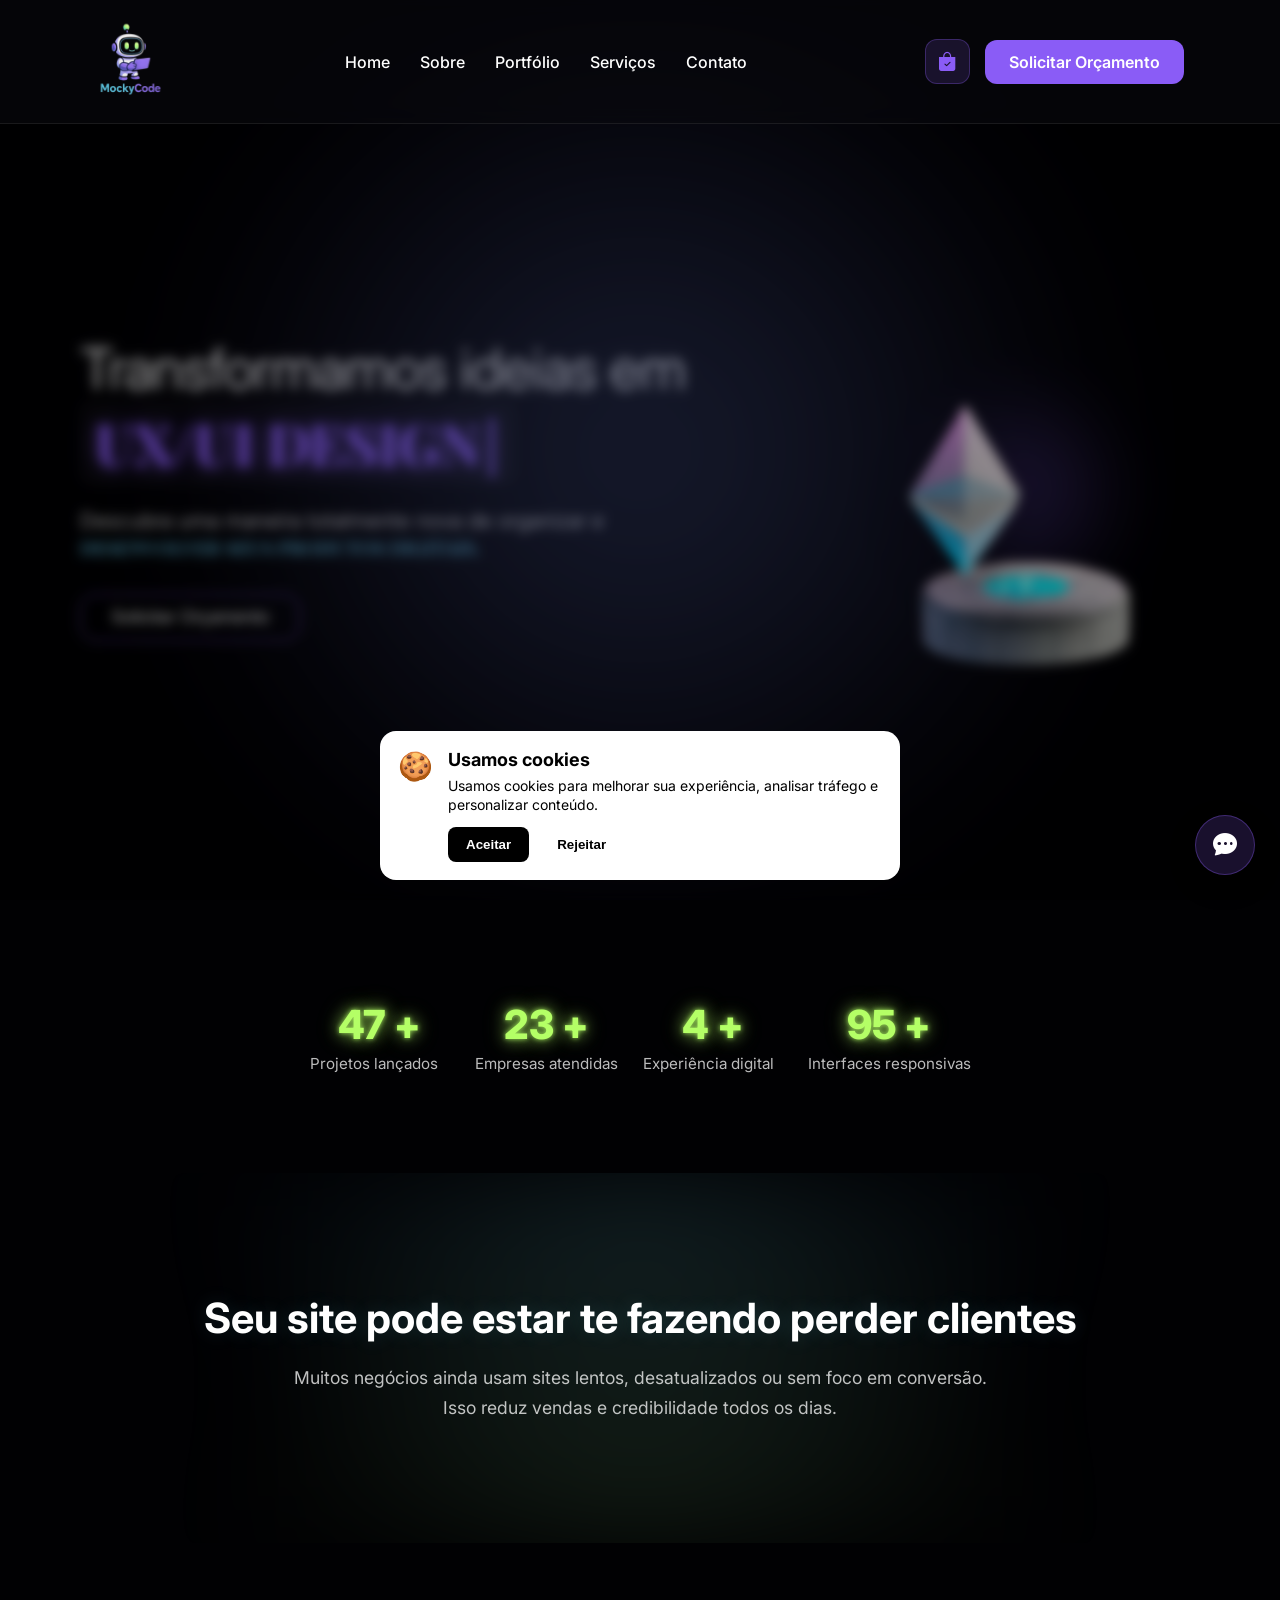
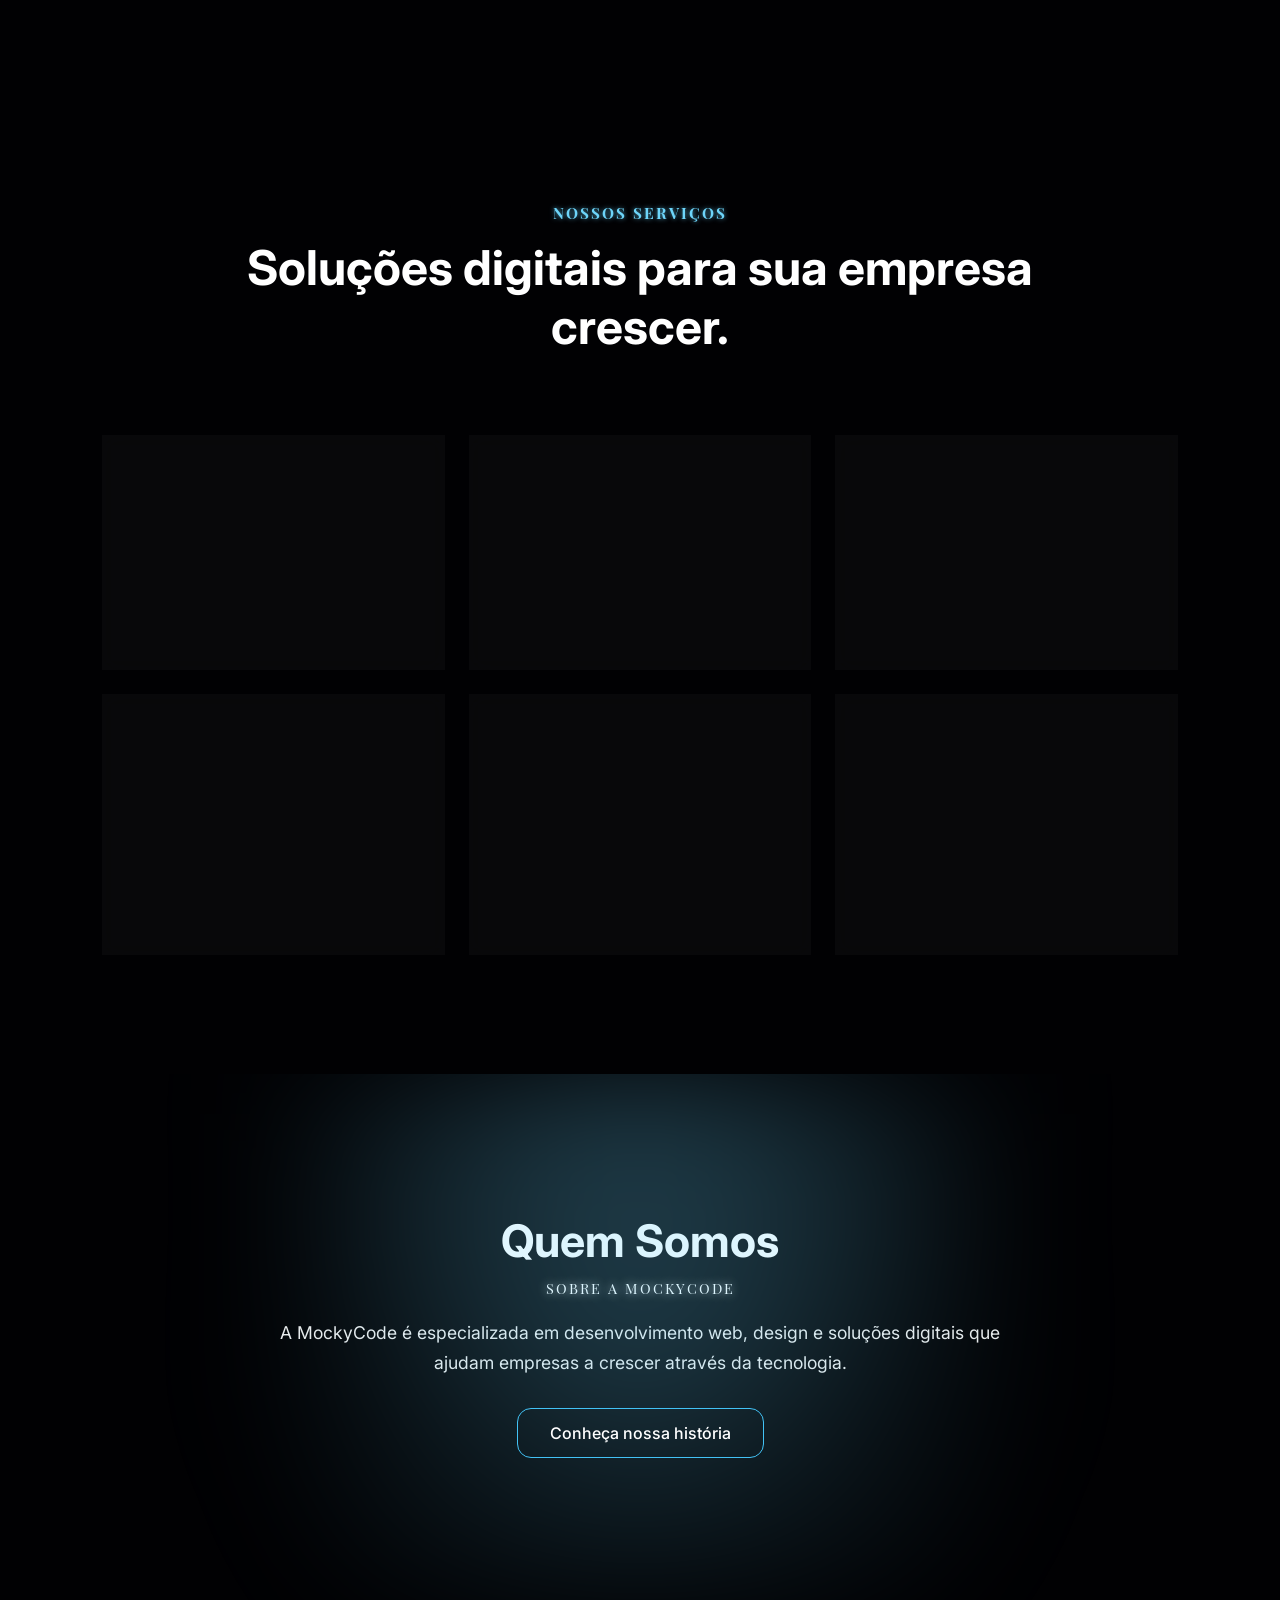
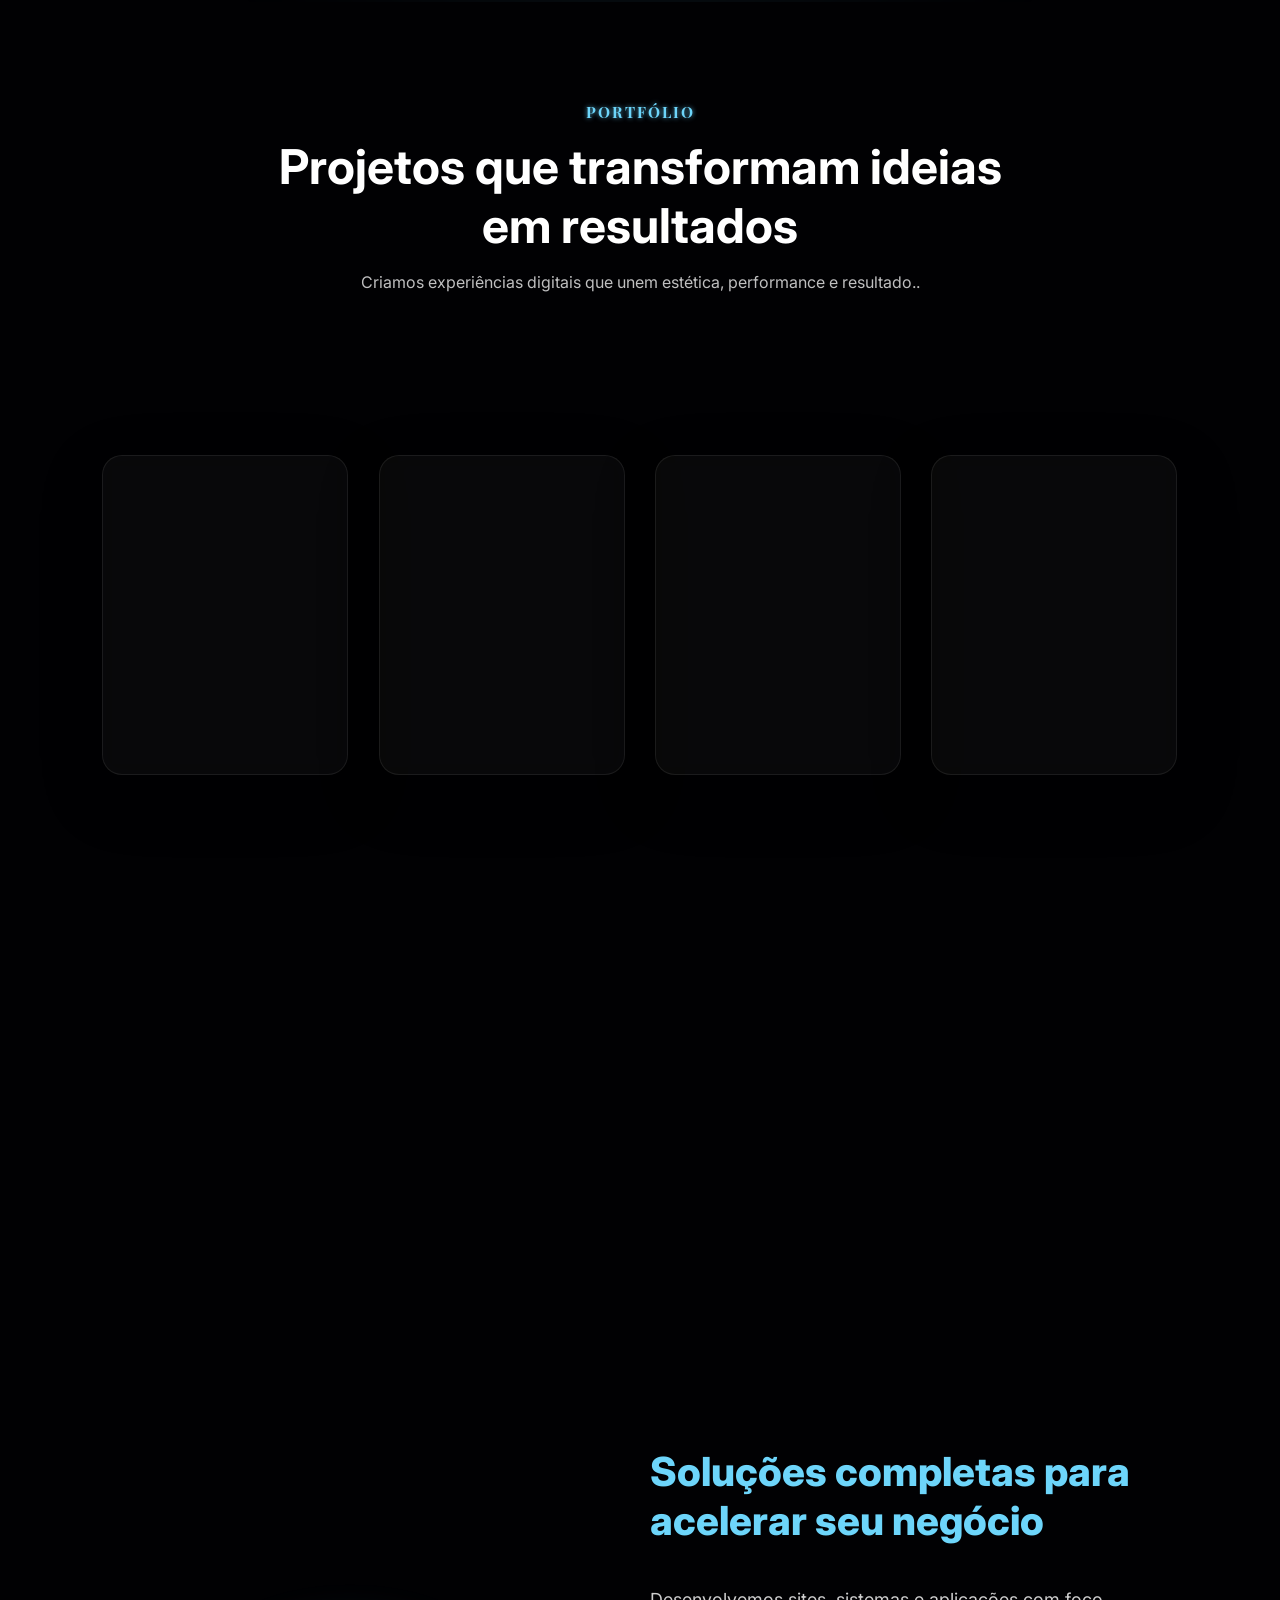
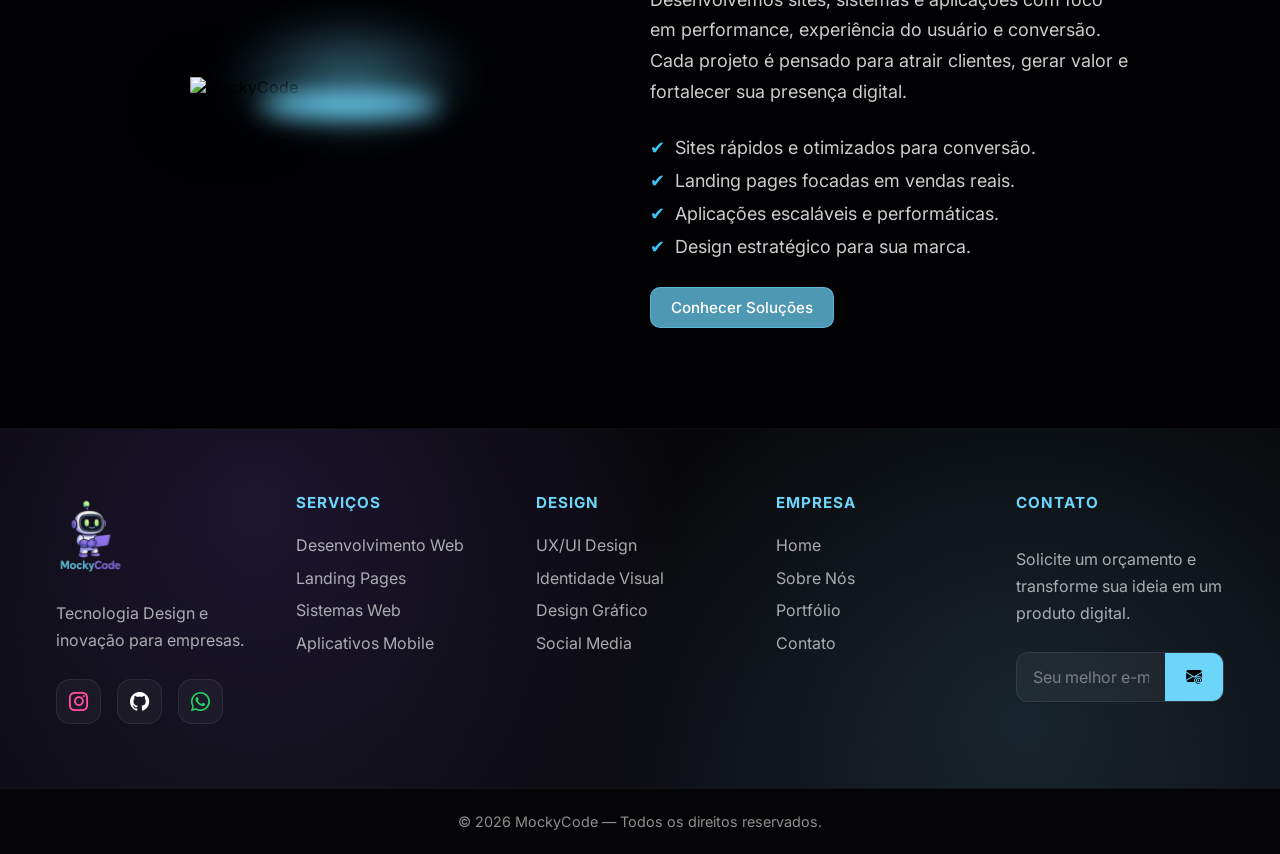
==== index.html @ 9151e37a "arrumado" ====
<!DOCTYPE html>
<html lang="pt-br">

<head>
    <meta charset="UTF-8">

    <!-- SEO básico -->
    <meta name="description"
        content="Criamos sites, landing pages e sistemas web modernos com foco em performance, design e conversão.">
    <meta name="keywords" content="desenvolvimento web, landing page, UI UX, sistemas web, frontend, MockyCode">
    <meta name="author" content="MockyCode">

    <!-- Responsividade -->
    <meta name="viewport" content="width=device-width, initial-scale=1.0">

    <!-- TÍTULO -->
    <title>MockyCode | Desenvolvimento Web, UI/UX e Sistemas</title>

    <!-- FAVICON (corrigido) -->
    <link rel="icon" href="public/app/assets/logo/logo-mockycode.svg" type="image/svg+xml">

    <!-- OG IMAGE (preview WhatsApp / redes sociais) -->
    <meta property="og:title" content="MockyCode | Desenvolvimento Web">
    <meta property="og:description"
        content="Sites modernos, sistemas e UX/UI de alto nível com foco em performance e conversão.">
    <meta property="og:image" content="https://seudominio.com/public/app/assets/images/og-image.png">
    <meta property="og:type" content="website">
    <meta property="og:url" content="https://seudominio.com">

    <!-- BOOTSTRAP ICONS -->
    <link rel="stylesheet" href="https://cdn.jsdelivr.net/npm/bootstrap-icons@1.11.3/font/bootstrap-icons.min.css">

    <!-- CSS -->
    <link rel="stylesheet" href="public/src/css/global/reset.css">
    <link rel="stylesheet" href="public/src/css/views/index.css">

    <!-- JS -->
    <script src="public/src/js/effects/scroll.js" defer></script>
    <script src="public/src/js/effects/contador.js" defer></script>
    <script src="public/src/js/effects/animation.js" defer></script>
    <script src="public/src/js/components/menumobi.js" defer></script>
    <script src="public/src/js/effects/card.js" defer></script>
    <script src="public/src/js/components/cookies.js" defer></script>
    <script src="public/src/js/components/server.js" defer></script>
    <script src="public/src/js/components/chtabot-ui.js" defer></script>
</head>

<body>

    <div class="cookies-overlay" id="cookies-overlay">
    </div>

    <div class="cookies-msg" id="cookies-msg">

        <div class="cookies-card">

            <div class="cookies-icon">🍪</div>

            <div class="cookies-content">
                <h3>Usamos cookies</h3>
                <p>
                    Usamos cookies para melhorar sua experiência, analisar tráfego e personalizar conteúdo.
                </p>

                <div class="cookies-btn">
                    <button class="aceitar" onclick="aceito()">Aceitar</button>
                    <button class="rejeitar" onclick="rejeitar()">Rejeitar</button>
                </div>
            </div>

        </div>

    </div>

    <nav class="nav-bar">

        <div class="logo">
            <img src="public/app/assets/logo/logo-mockycode.svg" alt="logo-mockycode">
        </div>

        <div class="nav-list">

            <ul>
                <li><a href="#home">Home</a></li>
                <li><a href="#about">Sobre</a></li>
                <li><a href="#portfolio">Portfólio</a></li>
                <li><a href="#services">Serviços</a></li>
                <li><a href="#contact">Contato</a></li>
            </ul>

            <div class="mobile-actions">

                <a href="#" class="btn-loja">
                    <i class="bi bi-bag-check-fill"></i>
                </a>

                <a href="#contact" class="btn-contato-menu">
                    Solicitar Orçamento
                </a>

            </div>

        </div>

        <div class="nav-actions">
            <a href="#" class="btn-loja">
                <i class="bi bi-bag-check-fill"></i>
            </a>

            <a href="#contact" class="btn-contato-menu">
                Solicitar Orçamento
            </a>
        </div>

        <div class="mobile-menu-btn">
            <i class="bi bi-grid-3x3-gap-fill"></i>
        </div>

    </nav>

    <main id="home">
        <div class="hero-content">

            <div class="content">
                <h1>
                    Transformamos ideias em
                    <span class="typing">produtos digitais.</span>
                </h1>

                <p>
                    Descubra uma maneira totalmente nova de organizar e
                    <span> desenvolver seus produtos digitais.</span>
                </p>

                <button class="btn-contato">
                    Solicitar Orçamento
                </button>
            </div>

            <div class="img-flutuante">
                <img src="public/app/assets/images/base.png" class="base-img">
                <img src="public/app/assets/images/diamante.png" class="objeto-img">
            </div>

        </div>
    </main>

    <div class="hero-stats">

        <div class="stat-box">
            <h3 class="counter" data-target="50">0</h3>
            <p>Projetos lançados</p>
        </div>

        <div class="stat-box">
            <h3 class="counter" data-target="25">0</h3>
            <p>Empresas atendidas</p>
        </div>

        <div class="stat-box">
            <h3 class="counter" data-target="5">0</h3>
            <p>Experiência digital</p>
        </div>

        <div class="stat-box">
            <h3 class="counter" data-target="100">0</h3>
            <p>Interfaces responsivas</p>
        </div>

    </div>

    <section class="problem">
        <h2>Seu site pode estar te fazendo perder clientes</h2>

        <p>
            Muitos negócios ainda usam sites lentos, desatualizados ou sem foco em conversão.
            Isso reduz vendas e credibilidade todos os dias.
        </p>
    </section>

    <section class="services" id="services">
        <div class="section-title">
            <span>Nossos Serviços</span>
            <h2>Soluções digitais para sua empresa crescer.</h2>
            <p>

            </p>
        </div>

        <div class="services-grid">

            <div class="service-card">
                <i class="bi bi-code-slash"></i>
                <h3>Desenvolvimento Web</h3>
                <p>Sites e sistemas rápidos, modernos e pensados para conversão..</p>
            </div>

            <div class="service-card">
                <i class="bi bi-phone"></i>
                <h3>Aplicativos Mobile</h3>
                <p>Apps modernos com foco em experiência e performance.</p>
            </div>

            <div class="service-card">
                <i class="bi bi-palette"></i>
                <h3>Design Gráfico</h3>
                <p>Identidade visual e interfaces que comunicam sua marca com clareza.</p>
            </div>

            <div class="service-card">
                <i class="bi bi-rocket-takeoff"></i>
                <h3>Landing Pages</h3>
                <p>Páginas otimizadas para transformar visitantes em clientes.</p>
            </div>

            <div class="service-card">
                <i class="bi bi-robot"></i>
                <h3>Automações</h3>
                <p>Integrações inteligentes que economizam tempo e aumentam eficiência.</p>
            </div>

            <div class="service-card">
                <i class="bi bi-bar-chart-line"></i>
                <h3>Dashboards</h3>
                <p>Visualização de dados clara para decisões mais rápidas.</p>
            </div>

        </div>
    </section>

    <section class="about" id="about">

        <h2>Quem Somos</h2>

        <span class="section-badge">
            SOBRE A MOCKYCODE
        </span>

        <p>
            A MockyCode é especializada em desenvolvimento web, design e soluções digitais que ajudam empresas a crescer
            através da tecnologia.
        </p>

        <a href="about.html" class="btn-about">
            Conheça nossa história
        </a>

    </section>

    <section class="portfolio" id="portfolio">

        <!-- TÍTULO DA SEÇÃO -->
        <div class="section-title">
            <span>Portfólio</span>
            <h2>Projetos que transformam ideias em resultados</h2>
            <p>
                Criamos experiências digitais que unem estética, performance e resultado..
            </p>
        </div>

        <!-- GRID DOS CARDS -->
        <div class="portfolio-grid">

            <div class="card-portfolio">
                <div class="img-box">
                    <img src="public/app/assets/images/lndingpage.jpg" alt="Landing Pages">
                </div>

                <div class="content">
                    <h2>Landing Pages</h2>
                    <p>
                        Páginas estratégicas focadas em conversão, vendas e captação de leads com alto desempenho.
                    </p>

                    <a href="#" class="read-more">Ver projetos</a>
                </div>
            </div>

            <div class="card-portfolio">
                <div class="img-box">
                    <img src="public/app/assets/images/desh.jpg" alt="Sistemas Web">
                </div>

                <div class="content">
                    <h2>Sistemas Web</h2>
                    <p>
                        Dashboards e sistemas inteligentes para gestão, automação e controle de dados em tempo real.
                    </p>

                    <a href="#" class="read-more">Ver projetos</a>
                </div>
            </div>

            <div class="card-portfolio">
                <div class="img-box">
                    <img src="public/app/assets/images/mobile.jpg" alt="Aplicativos Mobile">
                </div>

                <div class="content">
                    <h2>Aplicativos Mobile</h2>
                    <p>
                        Aplicativos modernos, rápidos e intuitivos com foco em experiência e performance.
                    </p>

                    <a href="#" class="read-more">Ver projetos</a>
                </div>
            </div>

            <div class="card-portfolio">
                <div class="img-box">
                    <img src="public/app/assets/images/ux.jpg" alt="UX/UI Design">
                </div>

                <div class="content">
                    <h2>UX/UI Design</h2>
                    <p>
                        Criação de interfaces modernas, protótipos e experiências digitais centradas no usuário.
                    </p>

                    <a href="#" class="read-more">Ver projetos</a>
                </div>
            </div>

        </div>
    </section>

    <section class="cta">
        <h2>Seu projeto começa agora</h2>
        <p>Sites, sistemas, aplicativos e soluções digitais desenvolvidas para gerar resultados reais para sua empresa.
        </p>

        <a href="#" class="btn-cta">Falar com um especialista</a>
    </section>

    <section class="card-section">
        <div class="floating-image">

            <img src="public/app/assets/images/robo.png" alt="MockyCode">

            <div class="floating-shadow"></div>

        </div>

        <div class="card-text">
            <h2>Soluções completas para acelerar seu negócio</h2>
            <p>Desenvolvemos sites, sistemas e aplicações com foco em performance, experiência do usuário e conversão.
                Cada projeto é pensado para atrair clientes, gerar valor e fortalecer sua presença digital.</p>
            <ul>
                <li>Sites rápidos e otimizados para conversão.</li>
                <li>Landing pages focadas em vendas reais.</li>
                <li>Aplicações escaláveis e performáticas.</li>
                <li>Design estratégico para sua marca.</li>
            </ul>
            <a class="btn-pourple" href="#">Conhecer Soluções</a>
        </div>
    </section>

    <footer id="contact">
        <div id="footer-content">
            <div id="footer-contacts">
                <img src="public/app/assets/logo/logo-mockycode.svg" alt="logo-mockycode">
                <p>Tecnologia Design e inovação para empresas.</p>

                <div id="footer-social-midia">
                    <a href="https://www.instagram.com/mockycode?igsh=M2VqNDFxdDEwenho" target="_blank"
                        class="footer-link" id="instagram">
                        <i class="bi bi-instagram"></i>
                    </a>

                    <a href="https://github.com/Brunobarbosa-Tech" target="_blank" class="footer-link" id="github">
                        <i class="bi bi-github icon-black"></i>
                    </a>

                    <a href="https://wa.me/5511987100570" target="_blank" class="footer-link" id="whatsapp">
                        <i class="bi bi-whatsapp"></i>
                    </a>
                </div>
            </div>

            <ul class="footer-list">
                <li>
                    <h3>SERVIÇOS</h3>
                </li>
                <li>
                    <a href="#" class="footer-link">Desenvolvimento Web</a>
                </li>
                <li>
                    <a href="#" class="footer-link">Landing Pages</a>
                </li>
                <li>
                    <a href="#" class="footer-link">Sistemas Web</a>
                </li>
                <li>
                    <a href="#" class="footer-link">Aplicativos Mobile</a>
                </li>
            </ul>

            <ul class="footer-list">
                <li>
                    <h3>DESIGN</h3>
                </li>
                <li>
                    <a href="#" class="footer-link">UX/UI Design</a>
                </li>
                <li>
                    <a href="#" class="footer-link">Identidade Visual</a>
                </li>
                <li>
                    <a href="#" class="footer-link">Design Gráfico</a>
                </li>
                <li>
                    <a href="#" class="footer-link">Social Media</a>
                </li>
            </ul>

            <ul class="footer-list">
                <li>
                    <h3>EMPRESA</h3>
                </li>
                <li>
                    <a href="#home" class="footer-link">Home</a>
                </li>
                <li>
                    <a href="#about" class="footer-link">Sobre Nós</a>
                </li>
                <li>
                    <a href="#portfolio" class="footer-link">Portfólio</a>
                </li>
                <li>
                    <a href="#contact" class="footer-link">Contato</a>
                </li>
            </ul>


            <div id="footer-subscribe">
                <h3>CONTATO</h3>

                <p>Solicite um orçamento e transforme sua ideia em um produto digital.</p>

                <div id="input-group">
                    <input type="email" id="email" placeholder="Seu melhor e-mail">
                    <button>
                        <i class="bi bi-envelope-at-fill"></i>
                    </button>
                </div>
            </div>
        </div>

        <div id="footer-copyright">
            &#169
            2026 MockyCode — Todos os direitos reservados.
        </div>
    </footer>

    <!-- CHATBOT -->
    <div class="chatbot-wrapper">

        <!-- BOTÃO FLUTUANTE -->
        <button class="chatbot-button" id="chatbotButton">

            <i class="bi bi-chat-dots-fill"></i>

        </button>

        <!-- JANELA -->
        <div class="chatbot-box" id="chatbotBox">

            <!-- HEADER -->
            <div class="chatbot-header">

                <div class="chatbot-title">

                    <i class="bi bi-robot"></i>
                    <span>Assistente MockyCode</span>

                </div>

                <button id="closeChat">

                    <i class="bi bi-x-lg"></i>

                </button>

            </div>

            <!-- MENSAGENS -->
            <div class="chatbot-messages" id="chatMessages">
            </div>

            <!-- OPÇÕES DINÂMICAS -->
            <div class="chat-options" id="chatOptions">
            </div>

            <!-- RODAPÉ -->
            <div class="chat-footer" id="chatFooter">

                <button id="restartChat">

                    <i class="bi bi-arrow-clockwise"></i>
                    Recomeçar

                </button>

            </div>

        </div>

    </div>

</body>

</html>
---- public/src/css/views/index.css ----
/* MAIN */
main::before {
    content: "";
    position: absolute;
    inset: -20%;
    background:
        radial-gradient(circle, rgba(109, 213, 250, .15) 0%, transparent 40%),
        radial-gradient(circle, rgba(138, 92, 246, .20) 0%, transparent 45%);

    filter: blur(80px);

    animation: floatGlow 12s ease-in-out infinite alternate;
}

@keyframes floatGlow {

    0% {
        transform: translate(-20%, -20%) rotate(0deg);
    }

    100% {
        transform: translate(20%, 20%) rotate(180deg);
    }
}

#home {
    min-height: 100vh;
    display: flex;
    align-items: center;
    justify-content: center;
    padding-top: 80px;
    position: relative;
    overflow: hidden;
}

.hero-content {
    width: 100%;
    max-width: 1300px;
    margin: 0 auto;
    padding: 0 60px;
    display: flex;
    align-items: center;
    justify-content: center;
    gap: 120px;
}

.content {
    flex: 1;
    max-width: 650px;
}

.content h1 {
    font-size: 3.5rem;
    font-weight: 300;
    line-height: 1.1;
    color: var(--color-6);
    margin-bottom: 25px;
    text-shadow:
        0 0 10px rgba(255, 255, 255, .4),
        0 0 20px rgba(255, 255, 255, .15);
}

.content h1 span {
    display: block;
    color: var(--color-1);
    font-weight: 700;
    text-shadow:
        0 0 10px rgba(138, 92, 246, .7),
        0 0 20px rgba(138, 92, 246, .5),
        0 0 40px rgba(138, 92, 246, .3);
}

.typing::after {
    content: "|";
    margin-left: 5px;
    animation: blink 0.7s infinite;
    color: var(--color-1);
    text-shadow: 0 0 20px rgba(138, 92, 246, .5);
}

@keyframes blink {
    50% {
        opacity: 0;
    }
}

.content p {
    max-width: 600px;
    color: rgba(255, 255, 255, .85);
    font-size: 1.3rem;
    line-height: 1.2;
    margin-bottom: 35px;
    font-family: var(--font2);
}

.content p span {
    display: block;
    color: var(--color-3);
    text-shadow: 0 0 10px rgba(109, 213, 250, .5);
}

.btn-contato {
    position: relative;
    overflow: hidden;
    padding: 12px 30px;
    font-size: 18px;
    font-weight: 500;
    border-radius: 15px;
    background: transparent;
    border: 1px solid #8A5CF6;
    color: #FFFFFF;
    cursor: pointer;
    transition: color .5s ease;
}

.btn-contato::before {
    content: "";
    position: absolute;
    inset: 0;
    background: #8A5CF6;
    transform: scaleX(0);
    transform-origin: left;
    transition: transform .5s ease;
    z-index: -1;
}

.btn-contato:hover::before {
    transform: scaleX(1);
}

.btn-contato:hover {
    color: var(--color-7);
    text-shadow: 0 0 10px #000;
}

.img-flutuante {
    position: relative;
    width: 350px;
    height: 350px;
    display: flex;
    justify-content: center;
    align-items: center;
    flex-shrink: 0;
}

.img-flutuante::before {
    content: "";
    position: absolute;
    width: 220px;
    height: 220px;
    border-radius: 50%;
    background: radial-gradient(circle, rgba(138, 92, 246, .35), transparent 70%);
    filter: blur(35px);
    z-index: -1;
}

.img-flutuante::after {
    content: "";
    position: absolute;
    bottom: 35px;
    left: 50%;
    transform: translateX(-50%);
    width: 140px;
    height: 20px;
    background: rgba(0, 0, 0, .55);
    border-radius: 50%;
    filter: blur(10px);
    animation: shadowFloat 4s ease-in-out infinite;
}

.base-img {
    position: absolute;
    width: 220px;
    bottom: 0;
    left: 50%;
    transform: translateX(-50%);
}

.objeto-img {
    /* position: absolute; */
    width: 120px;
    top: 70px;
    left: 50%;
    transform: translateX(-50%);
    animation: float 4s ease-in-out infinite;
    filter: drop-shadow(0 15px 25px rgba(0, 0, 0, .4));
}

@keyframes float {

    0%,
    100% {
        transform:
            translateX(-50%) translateY(0);
    }

    50% {
        transform:
            translateX(-50%) translateY(-20px);
    }
}

@keyframes shadowFloat {

    0%,
    100% {
        transform:
            translateX(-50%) scale(1);

        opacity: .5;
    }

    50% {
        transform:
            translateX(-50%) scale(.8);

        opacity: .2;
    }
}

/* SECTION CONTADOR */

.hero-stats {
    display: flex;
    justify-content: center;
    align-items: center;
    gap: 25px;
    margin-top: 100px;
    flex-wrap: wrap;
    margin-bottom: 100px;
}

.stat-box {
    min-width: 140px;
}

.stat-box h3 {
    font-size: 2.5rem;
    font-weight: 800;
    margin-bottom: 5px;
    text-align: center;
    color: var(--color-5);
    text-shadow:
        0 0 5px rgba(180, 255, 102, .8),
        0 0 15px rgba(180, 255, 102, .6),
        0 0 25px rgba(180, 255, 102, .4);
}

.stat-box p {
    color: rgba(255, 255, 255, 0.735);
    font-size: .95rem;
}

/* ABOUT SECTION */

.about {
    padding: 140px 8%;
    text-align: center;
    position: relative;
    overflow: hidden;
    z-index: 1;
}

/* fundo híbrido roxo + azul */
.about::before {
    content: "";
    position: absolute;
    inset: 0;
    background: radial-gradient(circle at center, rgba(109, 212, 250, 0.208), transparent 60%),
        radial-gradient(circle at top, rgba(109, 212, 250, 0.212), transparent 50%);
    filter: blur(60px);
}

.about h2 {
    font-size: 2.8rem;
    color: var(--color-6);
    margin-bottom: 10px;
}

.section-badge {
    display: inline-block;
    font-size: .9rem;
    letter-spacing: 2px;
    text-transform: uppercase;
    color: rgb(255, 255, 255);
    text-shadow: 0 0 10px rgba(255, 255, 255, 0.9);
    margin-bottom: 20px;
}

.about p {
    max-width: 750px;
    margin: 0 auto 30px;
    color: rgba(255, 255, 255, 0.925);
    line-height: 1.7;
    font-size: 1.1rem;
}

.btn-about {
    display: inline-block;
    padding: 14px 32px;
    border-radius: 14px;
    background: transparent;
    border: 1px solid var(--color-4);
    color: var(--color-6);
    text-decoration: none;
    font-weight: 500;
    position: relative;
    overflow: hidden;
    transition: all .4s ease;
}

.btn-about::before {
    content: "";
    position: absolute;
    inset: 0;
    background: var(--color-3);
    transform: scaleX(0);
    transform-origin: left;
    transition: transform .4s ease;
    z-index: -1;
}

.btn-about:hover::before {
    transform: scaleX(1);
}

.btn-about:hover {
    color: var(--color-7);
    box-shadow: 0 0 20px rgba(109, 212, 250, 0.212);
    transform: translateY(-3px);
}

section {
    position: relative;
}

section::after {
    content: "";
    position: absolute;
    bottom: -1px;
    left: 0;
    width: 100%;
    height: 120px;
    pointer-events: none;
}

/* SECTION SERVIÇOS */
.services {
    padding: 120px 8%;
    margin-top: 40px;
}

.section-title {
    text-align: center;
    max-width: 800px;
    margin: 0 auto 80px;
}

.section-title span {
    color: var(--color-3);
    text-shadow: 0 0 5px rgba(109, 213, 250, .8);
    font-size: .95rem;
    font-weight: 600;
    letter-spacing: 2px;
    text-transform: uppercase;
}

.section-title h2 {
    font-size: 3rem;
    color: var(--color-6);
    margin: 15px 0;
}

.services-grid {
    display: grid;
    grid-template-columns: repeat(3, 1fr);
    gap: 25px;
}

.service-card {
    padding: 35px;
    background: rgba(255, 255, 255, .03);
    border: 1px solid rgba(255, 255, 255, .08);
    border-radius: 20px;
    transition: .4s ease;
    backdrop-filter: blur(10px);
}

.service-card:hover {
    transform: translateY(-10px);
    border-color: rgba(138, 92, 246, .4);
    box-shadow: 0 10px 30px rgba(138, 92, 246, .15), 0 0 20px rgba(109, 213, 250, .08);
}

.service-card i {
    font-size: 2.5rem;
    color: var(--color-1);
    margin-bottom: 20px;
    display: inline-block;
    text-shadow: 0 0 10px rgba(138, 92, 246, .5);
}

.service-card h3 {
    color: var(--color-6);
    margin-bottom: 15px;
    font-size: 1.3rem;
    font-family: var(--font-heading);
}

.service-card p {
    color: rgba(255, 255, 255, .7);
    line-height: 1.7;
    font-size: .95rem;
}

/* SECTION PORTFOLIO */

.section-title {
    text-align: center;
    max-width: 800px;
    margin: 0 auto 80px;
    margin-top: 100px;
}

.section-title span {
    color: var(--color-3);
    text-shadow: 0 0 5px rgba(109, 213, 250, .8);
    font-size: .95rem;
    font-weight: 600;
    letter-spacing: 2px;
    text-transform: uppercase;
}

.section-title h2 {
    font-size: 3rem;
    color: var(--color-6);
    margin: 15px 0;
}

.section-title p {
    color: rgba(255, 255, 255, 0.75);
    max-width: 600px;
    margin: 0 auto;
    line-height: 1.6;
}

.portfolio-grid {
    display: grid;
    grid-template-columns: repeat(4, 1fr);
    gap: 30px;
    padding: 80px 8%;
    max-width: 1300px;
    margin: 0 auto;
    justify-items: center;
    align-items: start;
}

.card-portfolio {
    width: 100%;
    max-width: 280px;
    height: 320px;
    position: relative;
    border-radius: 20px;
    background: rgba(255, 255, 255, 0.03);
    border: 1px solid rgba(255, 255, 255, 0.08);
    backdrop-filter: blur(12px);
    overflow: visible;
    box-shadow: 0 20px 60px rgba(0, 0, 0, 0.25);
    transform-style: preserve-3d;
    will-change: transform;
    transition: box-shadow 0.4s ease, border-color 0.4s ease;
}

.card-portfolio::before {
    content: "";
    position: absolute;
    inset: 0;
    border-radius: 20px;
    background: radial-gradient(circle at top,
            rgba(138, 92, 246, 0.18),
            transparent 60%);
    opacity: 0;
    transition: 0.5s ease;
}

.card-portfolio:hover::before {
    opacity: 1;
}

.card-portfolio:hover {
    border-color: rgba(138, 92, 246, 0.35);
    box-shadow:
        0 25px 70px rgba(138, 92, 246, 0.15),
        0 0 25px rgba(109, 213, 250, 0.08);
    z-index: 10;
}

.card-portfolio .img-box {
    position: absolute;
    top: 20px;
    left: 50%;
    transform: translateX(-50%) translateZ(40px);
    width: 220px;
    transition: 0.5s ease;
    z-index: 2;
}

.card-portfolio .img-box img {
    width: 100%;
    height: auto;
    border-radius: 15px;
    object-fit: cover;
    filter: drop-shadow(0 15px 25px rgba(0, 0, 0, 0.35));
}

.card-portfolio:hover .img-box {
    top: -80px;
    transform: translateX(-50%) scale(0.78) rotate(-2deg) translateZ(40px);
}

.card-portfolio .content {
    position: absolute;
    top: 230px;
    width: 100%;
    padding: 0 20px;
    display: flex;
    flex-direction: column;
    gap: 12px;
    text-align: center;
    max-height: 70px;
    overflow: hidden;
    transition: max-height 0.5s ease, top 0.5s ease;
    z-index: 3;
    transform: translateZ(40px);
}

.card-portfolio:hover .content {
    top: 125px;
    max-height: 240px;
}

.card-portfolio .content h2 {
    font-size: 1.2rem;
    color: var(--color-5);
    text-shadow: 0 0 10px rgba(255, 255, 255, 0.12);
}

.card-portfolio .content p {
    font-size: 0.9rem;
    line-height: 1.5;
    color: rgba(255, 255, 255, 0.877);
}

.card-portfolio .read-more {
    display: inline-block;
    margin-top: 5px;
    padding: 10px 14px;
    border-radius: 10px;
    background: linear-gradient(90deg,
            rgba(138, 92, 246, 0.9),
            rgba(109, 213, 250, 0.7));
    color: #fff;
    font-weight: 500;
    text-decoration: none;
    opacity: 0;
    transform: translateY(10px);
    transition: 0.4s ease;
}

.card-portfolio:hover .read-more {
    opacity: 1;
    transform: translateY(0);
}

.card-portfolio .read-more:hover {
    transform: translateY(-2px);
    box-shadow: 0 0 20px rgba(138, 92, 246, 0.35);
}

/* SECTION PROBLEM */
.problem {
    padding: 120px 8%;
    text-align: center;
    position: relative;
    overflow: hidden;
    padding: 120px 8%;
}

/* fundo suave azul + verde */
.problem::before {
    content: "";
    position: absolute;
    inset: 0;
    background: radial-gradient(circle at top, rgba(109, 213, 250, .12), transparent 60%),
        radial-gradient(circle at bottom, rgba(180, 255, 102, .08), transparent 60%);
    filter: blur(50px);
    z-index: 0;

}

.problem h2 {
    font-size: 2.6rem;
    color: var(--color-6);
    margin-bottom: 20px;
    position: relative;
    z-index: 1;
    text-shadow: 0 0 20px rgba(109, 213, 250, .15);
}

.problem p {
    max-width: 700px;
    margin: 0 auto;
    font-size: 1.1rem;
    line-height: 1.7;
    color: rgba(255, 255, 255, .75);
    position: relative;
    z-index: 1;
}

/* SESSÃO CTA */

.cta {
    text-align: center;
    padding: 140px 8%;
    position: relative;
    overflow: hidden;
    opacity: 0;
    transform: translateY(60px);
    transition: all 1s ease;
}

.cta.active {
    opacity: 1;
    transform: translateY(0);
}

.cta::before {
    content: "";
    position: absolute;
    inset: 0;
    background: radial-gradient(circle, rgba(138, 92, 246, .25), transparent 60%);
    filter: blur(60px);
}

.cta h2 {
    font-size: 2.5rem;
    color: var(--color-6);
    margin-bottom: 15px;
    font-family: var(--font-heading);
}

.cta p {
    color: rgba(255, 255, 255, 0.742);
    font-size: 1.1rem;
    max-width: 600px;
    margin: 0 auto 35px;
    line-height: 1.6;
}

.btn-cta {
    display: inline-block;
    padding: 14px 32px;
    border-radius: 14px;
    background: transparent;
    border: 1px solid var(--color-1);
    color: var(--color-6);
    text-decoration: none;
    font-weight: 500;
    position: relative;
    overflow: hidden;
    transition: all .4s ease;
}

.btn-cta::before {
    content: "";
    position: absolute;
    inset: 0;
    background: var(--color-1);
    transform: scaleX(0);
    transform-origin: left;
    transition: transform .4s ease;
    z-index: -1;
}

.btn-cta:hover::before {
    transform: scaleX(1);
}

.btn-cta:hover {
    color: #fff;
    box-shadow: 0 0 20px rgba(138, 92, 246, .5);
    transform: translateY(-3px);
}

/* sessão robo */

.card-section {
    background: var(--dark);
    padding: 100px 40px;
    display: flex;
    align-items: center;
    justify-content: center;
    gap: 100px;
}

.floating-image {
    position: relative;
    flex: 0 1 400px;
    display: flex;
    justify-content: center;
    align-items: center;
    z-index: 2;
}

.floating-image img {
    width: 320px;
    max-width: 100%;
    height: auto;
    animation: float 4s ease-in-out infinite;
    filter: drop-shadow(0 20px 40px rgba(0, 0, 0, .35));
}

.floating-image::before {
    content: "";
    position: absolute;
    left: 50%;
    bottom: -40px;
    transform: translateX(-50%);
    width: 260px;
    height: 120px;
    background: radial-gradient(ellipse, rgba(109, 213, 250, .5), transparent 70%);
    filter: blur(20px);
    z-index: -1;
}

.floating-shadow {
    position: absolute;
    left: 50%;
    bottom: -20px;
    transform: translateX(-50%);
    width: 180px;
    height: 25px;
    border-radius: 50%;
    background: rgb(109, 212, 250);
    filter: blur(12px);
    animation: shadowFloat 4s ease-in-out infinite;
}

@keyframes float {

    0%,
    100% {
        transform: translateY(0);
    }

    50% {
        transform: translateY(-25px);
    }

}

@keyframes shadowFloat {

    0%,
    100% {
        transform: translateX(-50%) scale(1);
        opacity: .45;
    }

    50% {
        transform: translateX(-50%) scale(.75);
        opacity: .20;
    }

}

.card-text {
    max-width: 480px;
}

.card-text h2 {
    color: var(--color-3);
    font-weight: 800;
    font-size: 40px;
    margin-bottom: 40px;
}

.card-text p {
    font-size: 18px;
    color: rgba(255, 255, 255, 0.805);
    line-height: 1.7;
    margin-bottom: 24px;
}

.card-text ul {
    list-style: none;
    margin-bottom: 24px;
}

.card-text ul li {
    color: rgba(255, 255, 255, 0.805);
    font-size: 18px;
    padding: 6px 0;
}

.card-text ul li::before {
    content: '✔';
    color: var(--color-4);
    margin-right: 10px;
}

.btn-pourple {
    display: inline-flex;
    align-items: center;
    justify-content: center;
    padding: 10px 20px;
    font-size: 0.95rem;
    border-radius: 10px;
    background: rgba(109, 212, 250, 0.718);
    border: 1px solid rgba(109, 213, 250, .5);
    color: var(--color-6);
    text-decoration: none;
    font-weight: 500;
    transition: all .3s ease;
    width: fit-content;
}

.btn-pourple:hover {
    color: var(--color-7);
    background: var(--color-3);
    box-shadow: 0 0 20px rgba(109, 213, 250, .5);
    transform: translateY(-3px);
}

/* RESPONSIVIDADE GERAL */

/* TABLET */
@media screen and (max-width: 1024px) {

    .hero-content {
        flex-direction: column;
        text-align: center;
        gap: 70px;
        padding: 0 30px;
    }

    .content {
        max-width: 100%;
    }

    .content h1 {
        font-size: 3rem;
    }

    .content p {
        max-width: 100%;
        font-size: 1.15rem;
    }

    .hero-stats {
        justify-content: center;
    }

    .services-grid {
        grid-template-columns: repeat(2, 1fr);
    }

    .card-section {
        flex-direction: column;
        text-align: center;
        gap: 60px;
    }

    .card-text {
        max-width: 100%;
    }

    .card-text ul {
        display: inline-block;
        text-align: left;
    }

    .floating-image {
        flex: unset;
    }

    .portfolio-grid {
        grid-template-columns: repeat(2, 1fr);
        gap: 25px;
        padding: 100px 40px;
    }
}

/* MOBILE */
@media screen and (max-width: 768px) {

    #home {
        padding-top: 120px;
        min-height: auto;
    }

    .hero-content {
        gap: 50px;
        padding: 0 20px;
    }

    .content h1 {
        font-size: 2.5rem;
    }

    .content p {
        font-size: 1rem;
        line-height: 1.6;
    }

    .img-flutuante {
        width: 280px;
        height: 280px;
    }

    .base-img {
        width: 180px;
    }

    .objeto-img {
        width: 90px;
        top: 50px;
    }

    .hero-stats {
        gap: 20px;
    }

    .stat-box {
        min-width: 120px;
    }

    .stat-box h3 {
        font-size: 2rem;
    }

    .section-title {
        margin-bottom: 50px;
    }

    .section-title h2 {
        font-size: 2.2rem;
    }

    .services {
        padding: 80px 20px;
    }

    .services-grid {
        grid-template-columns: 1fr;
    }

    .service-card {
        padding: 25px;
    }

    .cta {
        padding: 100px 20px;
    }

    .cta h2 {
        font-size: 2rem;
    }

    .cta p {
        font-size: 1rem;
    }

    .card-section {
        padding: 80px 20px;
    }

    .floating-image img {
        width: 180px;
    }

    .floating-image::before {
        width: 200px;
    }

    .card-text h2 {
        font-size: 2rem;
        margin-bottom: 25px;
    }

    .card-text p {
        font-size: 1rem;
    }

    .card-text ul li {
        font-size: .9rem;
    }

    .portfolio-grid {
        grid-template-columns: 1fr;
        gap: 50px;
        padding: 80px 20px;
    }

    .card-portfolio {
        min-height: 300px;
        height: auto;
        padding-bottom: 20px;
    }

    .card-portfolio .content {
        position: relative;
        top: auto;
        max-height: none;
        padding-top: 160px;
    }

    .card-portfolio:hover .content {
        top: auto;
        max-height: none;
    }

    .card-portfolio .img-box {
        top: 15px;
    }

    .card-portfolio:hover .img-box {
        top: 15px;
        transform: translateX(-50%) scale(1);
    }

    /* botão SEMPRE visível no mobile */
    .card-portfolio .read-more {
        opacity: 1;
        transform: none;
        margin-top: 10px;
        width: 100%;
    }
}

/* MOBILE PEQUENO */
@media screen and (max-width: 480px) {

    .content h1 {
        font-size: 2rem;
    }

    .content p {
        font-size: .95rem;
    }

    .btn-contato {
        width: 100%;
    }

    .img-flutuante {
        width: 240px;
        height: 240px;
    }

    .base-img {
        width: 150px;
    }

    .objeto-img {
        width: 80px;
    }

    .hero-stats {
        flex-direction: row;
        flex-wrap: wrap;
        justify-content: center;
    }

    .stat-box h3 {
        font-size: 1.8rem;
    }

    .section-title h2 {
        font-size: 1.8rem;
    }

    .cta h2 {
        font-size: 1.7rem;
    }

    .btn-cta {
        width: 100%;
    }

    .card-text h2 {
        font-size: 1.8rem;
    }

    .btn-pourple {
        width: 100%;
    }

    .floating-image img {
        width: 160px;
    }

    .portfolio-grid {
        padding: 60px 15px;
        gap: 25px;
    }

    .card-portfolio {
        min-height: 290px;
    }

    .card-portfolio .content {
        padding-top: 150px;
    }

    .card-portfolio .content h2 {
        font-size: 1.05rem;
    }

    .card-portfolio .content p {
        font-size: 0.85rem;
    }

    .card-portfolio .read-more {
        padding: 12px;
        font-size: 0.9rem;
    }
}
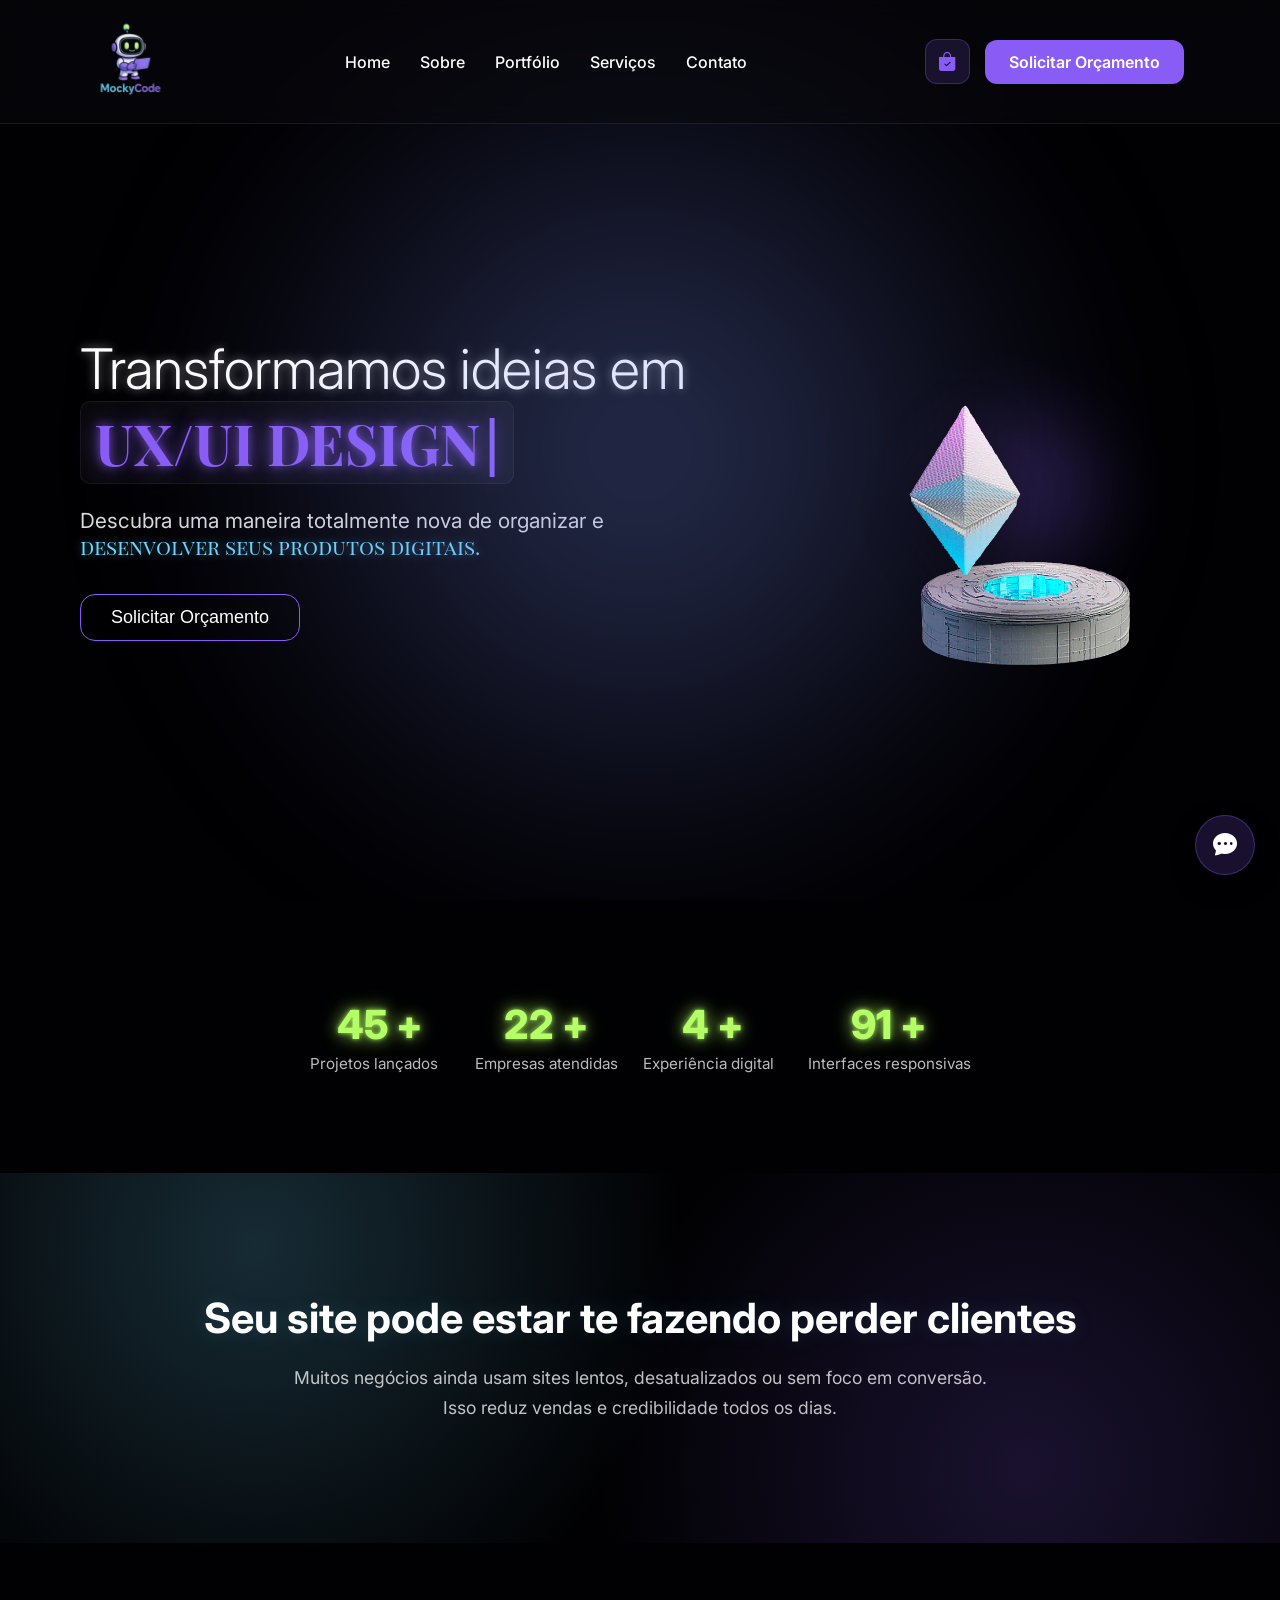
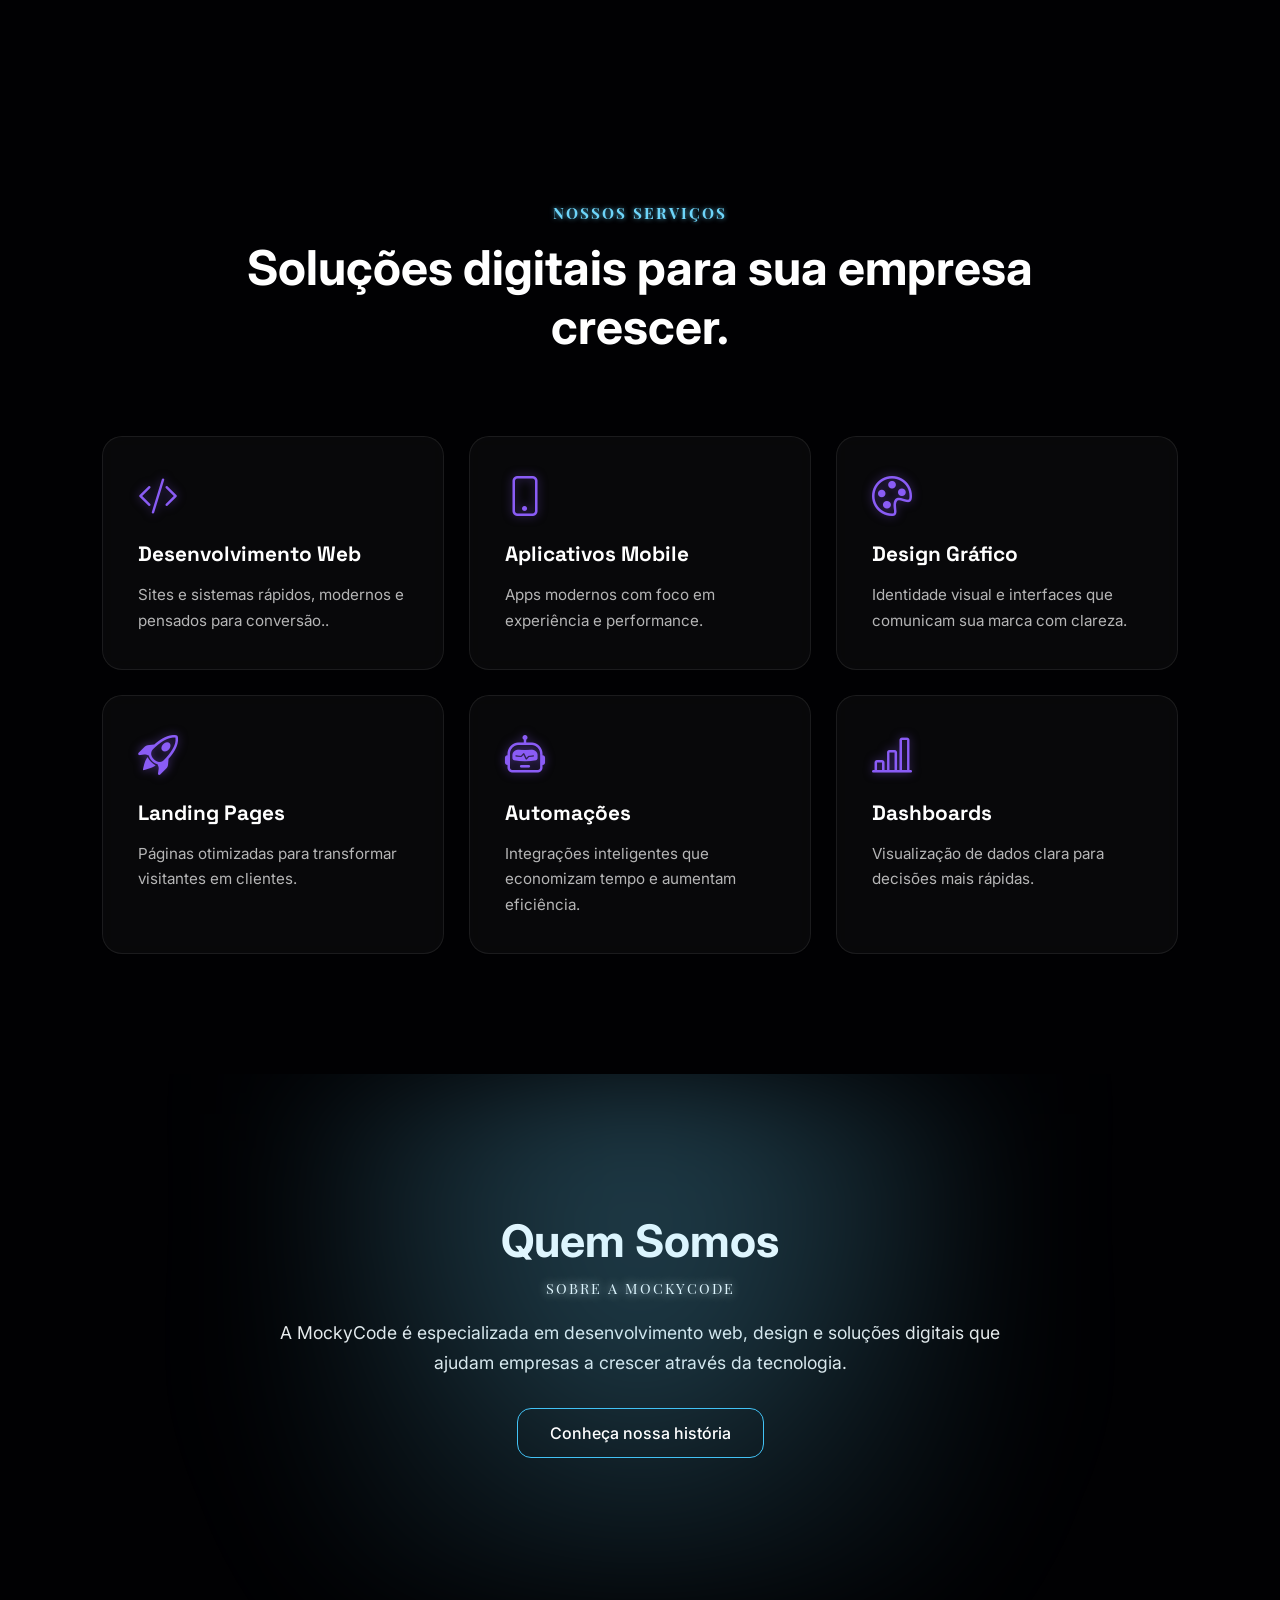
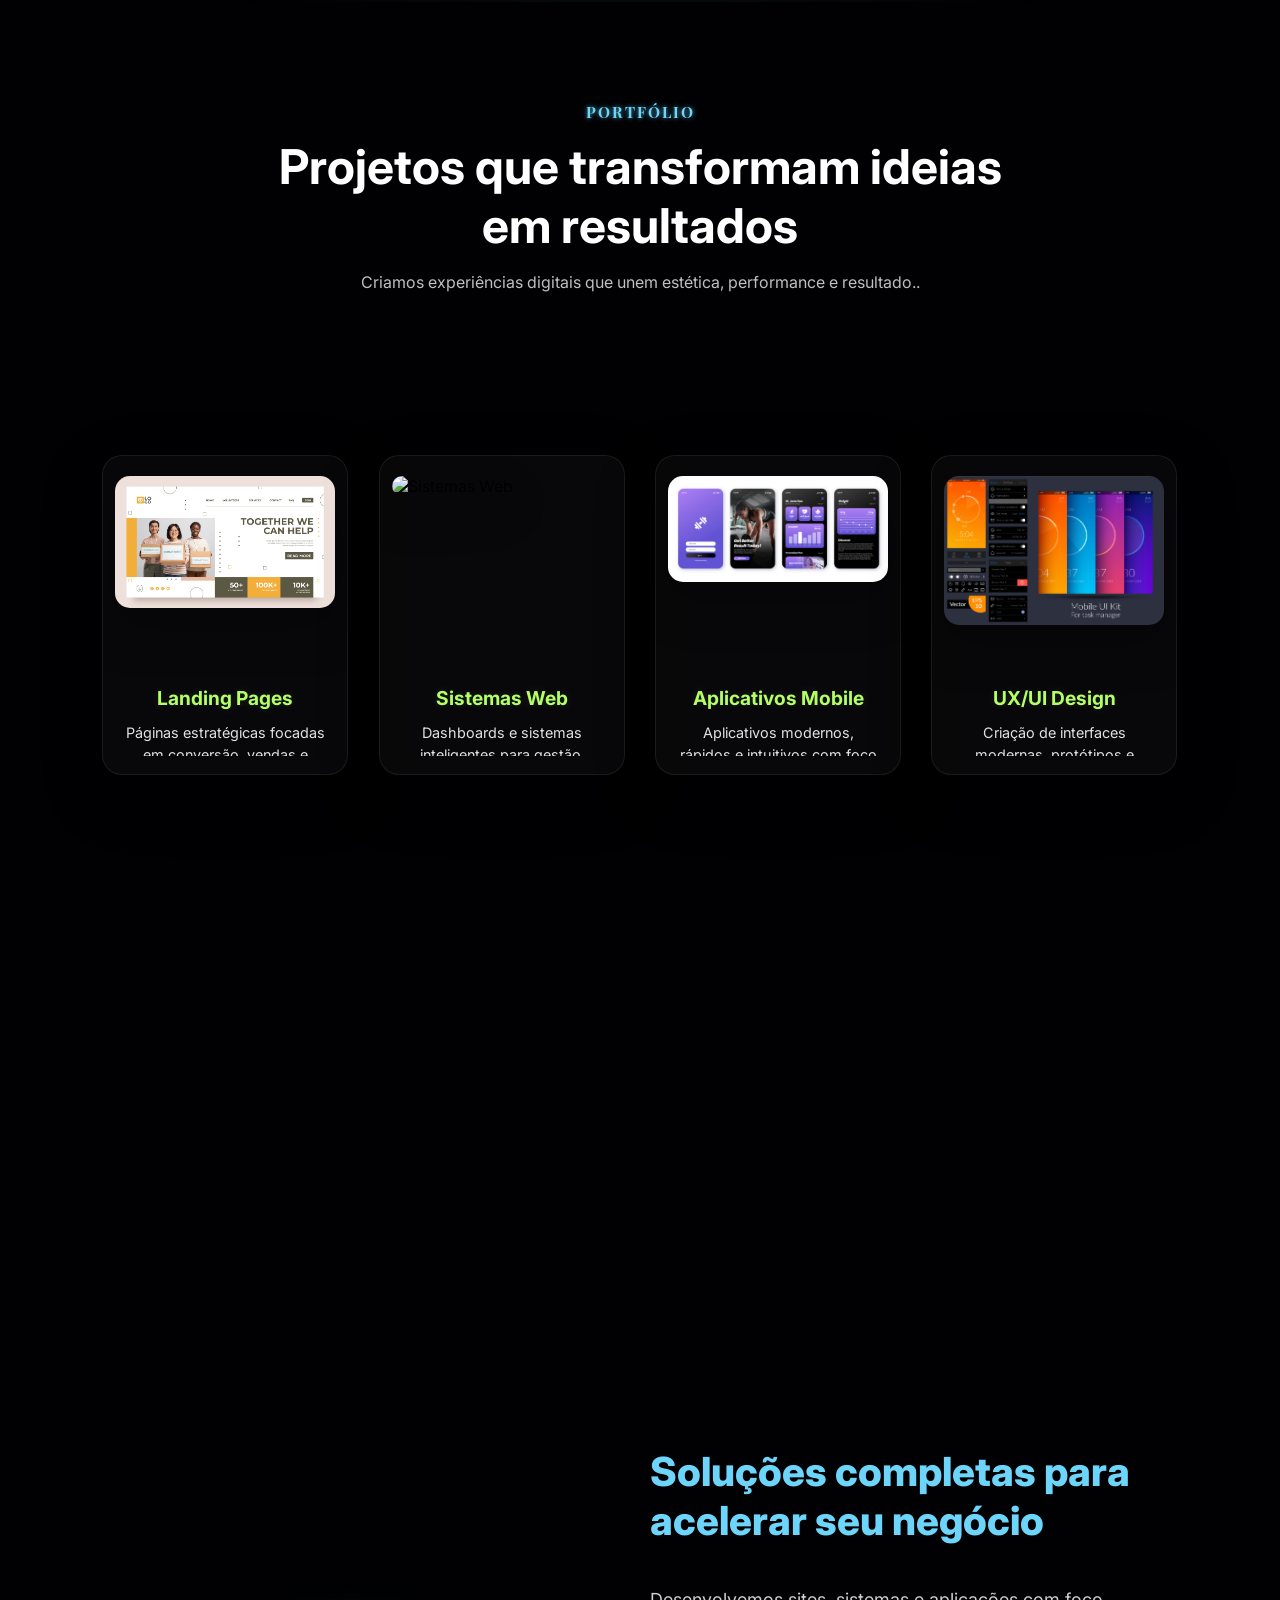
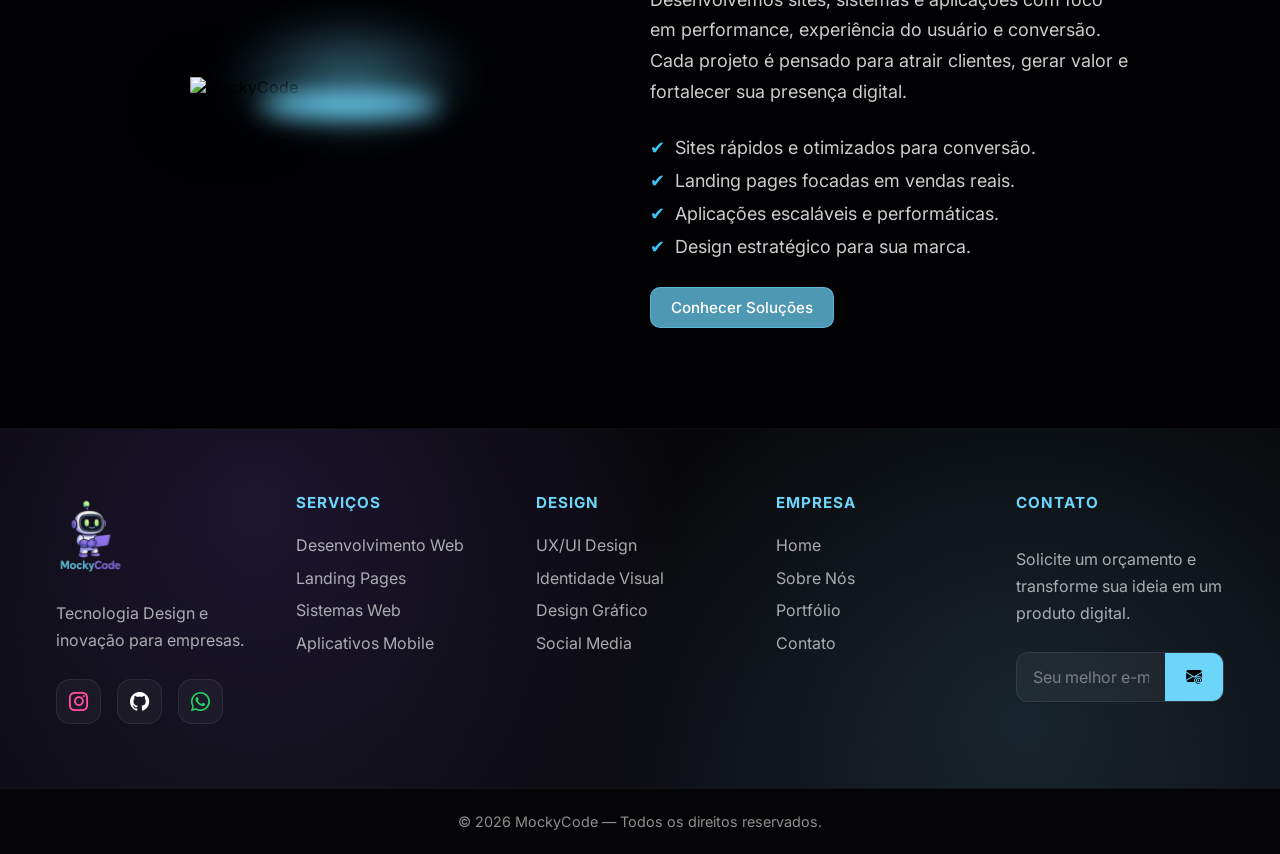
==== commit dc2a7766: "pagina portfolio" ====
--- a/index.html
+++ b/index.html
@@ -16,7 +16,7 @@
     <!-- TÍTULO -->
     <title>MockyCode | Desenvolvimento Web, UI/UX e Sistemas</title>
 
-    <!-- FAVICON (corrigido) -->
+    <!-- FAVICON -->
     <link rel="icon" href="public/app/assets/logo/logo-mockycode.svg" type="image/svg+xml">
 
     <!-- OG IMAGE (preview WhatsApp / redes sociais) -->
@@ -83,7 +83,7 @@
             <ul>
                 <li><a href="#home">Home</a></li>
                 <li><a href="#about">Sobre</a></li>
-                <li><a href="#portfolio">Portfólio</a></li>
+                <li><a href="public/src/pages/portfolio.html">Portfólio</a></li>
                 <li><a href="#services">Serviços</a></li>
                 <li><a href="#contact">Contato</a></li>
             </ul>
@@ -241,7 +241,7 @@
             através da tecnologia.
         </p>
 
-        <a href="about.html" class="btn-about">
+        <a href="#" class="btn-about">
             Conheça nossa história
         </a>
 
@@ -471,7 +471,7 @@
                 <div class="chatbot-title">
 
                     <i class="bi bi-robot"></i>
-                    <span>Assistente MockyCode</span>
+                    <span>Assistente MockyIA</span>
 
                 </div>
 
--- a/public/src/css/views/index.css
+++ b/public/src/css/views/index.css
@@ -591,11 +591,17 @@
     content: "";
     position: absolute;
     inset: 0;
-    background: radial-gradient(circle at top, rgba(109, 213, 250, .12), transparent 60%),
-        radial-gradient(circle at bottom, rgba(180, 255, 102, .08), transparent 60%);
-    filter: blur(50px);
+
+    background:
+        radial-gradient(circle at 20% 20%,
+            rgba(109, 212, 250, .20),
+            transparent 40%),
+
+        radial-gradient(circle at 80% 80%,
+            rgba(138, 92, 246, .18),
+            transparent 40%);
+
     z-index: 0;
-
 }
 
 .problem h2 {
@@ -1036,6 +1042,20 @@
         margin-top: 10px;
         width: 100%;
     }
+
+    .problem {
+        padding: 80px 20px;
+    }
+
+    .problem h2 {
+        font-size: 2rem;
+        line-height: 1.2;
+    }
+
+    .problem p {
+        font-size: 1rem;
+        line-height: 1.7;
+    }
 }
 
 /* MOBILE PEQUENO */
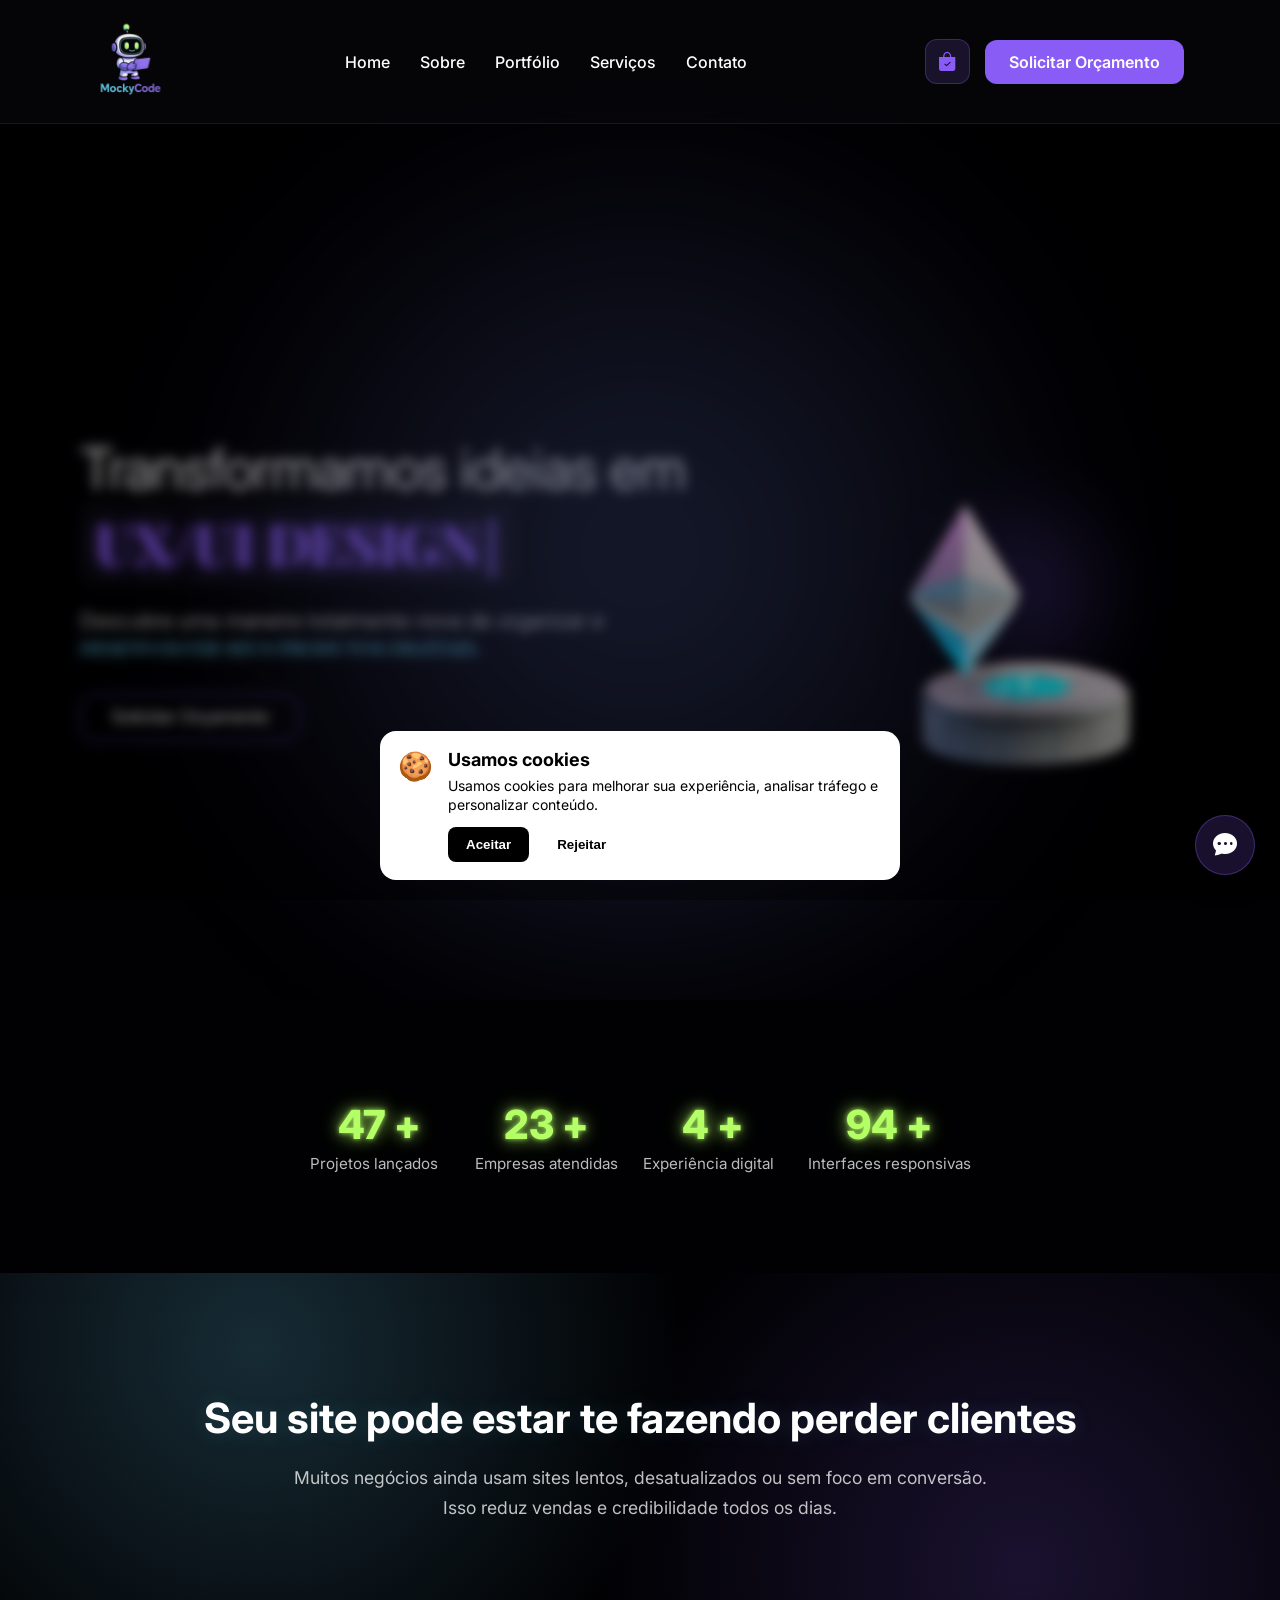
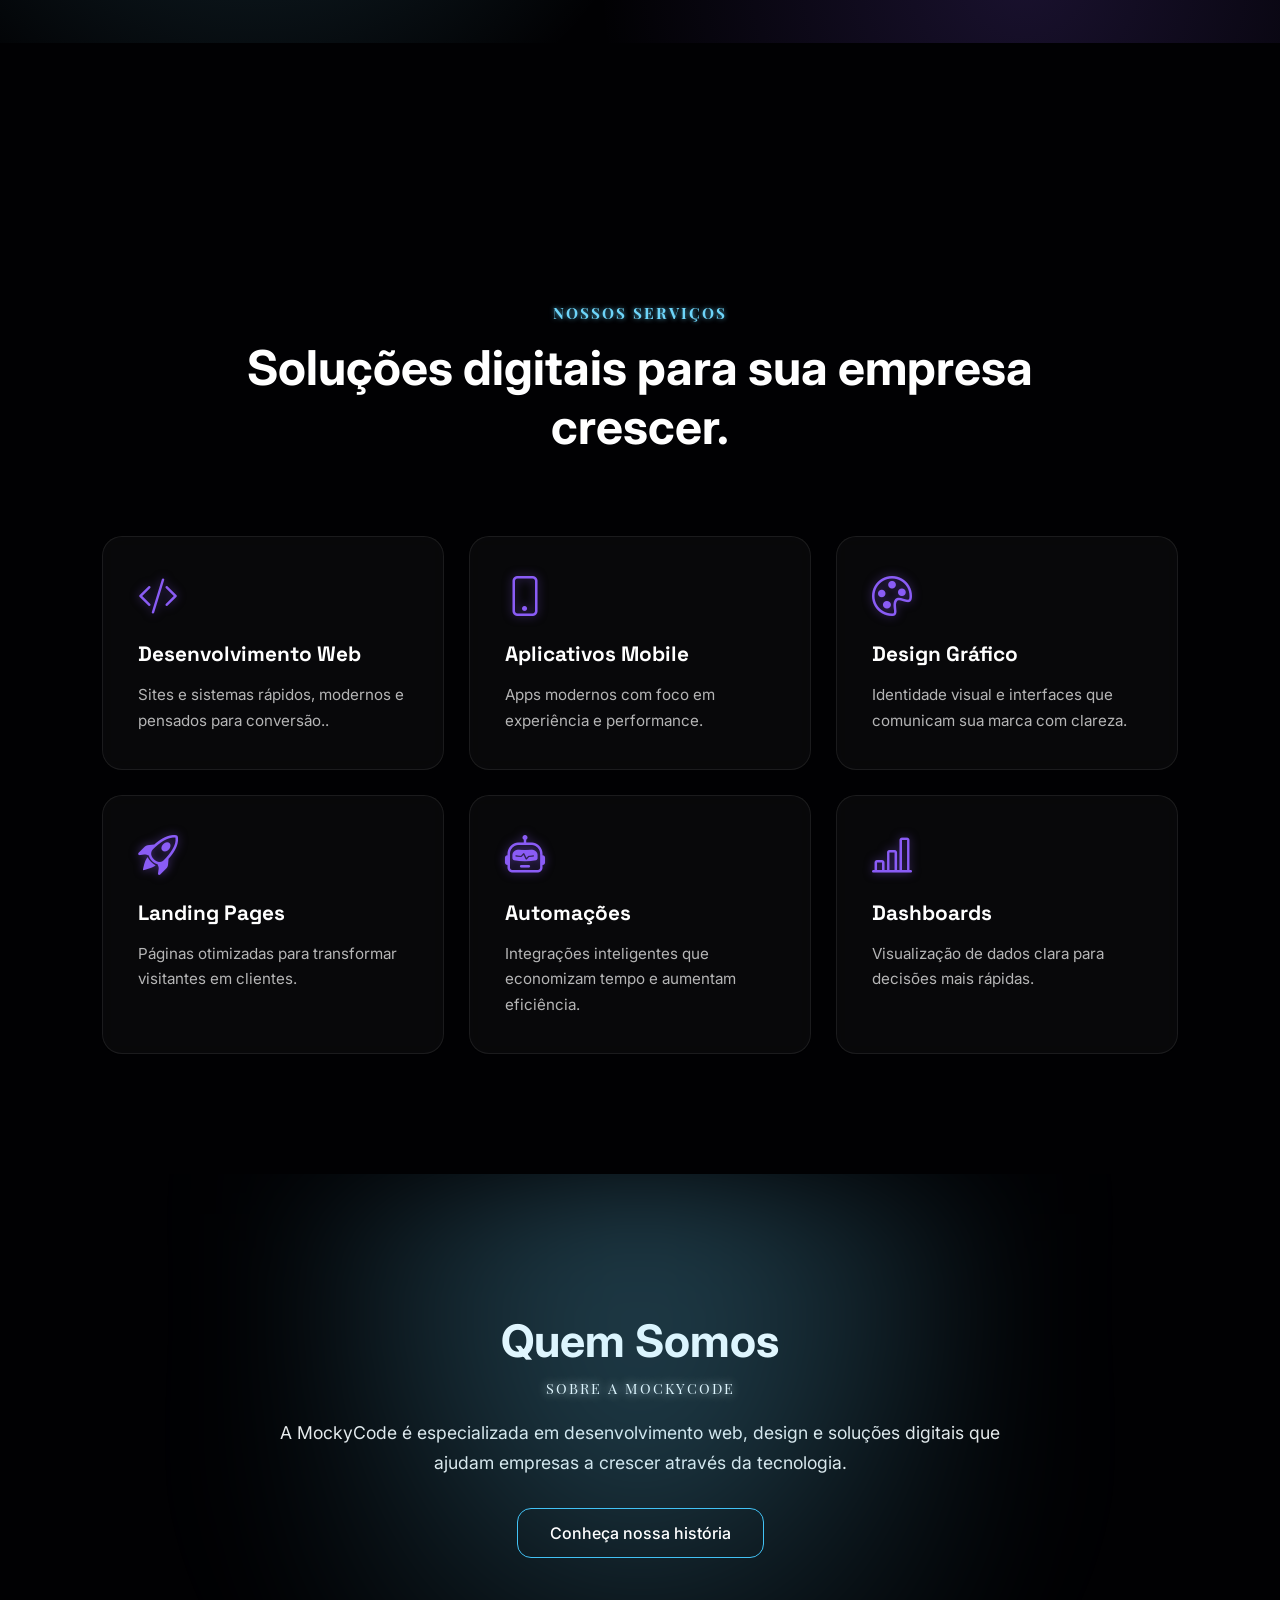
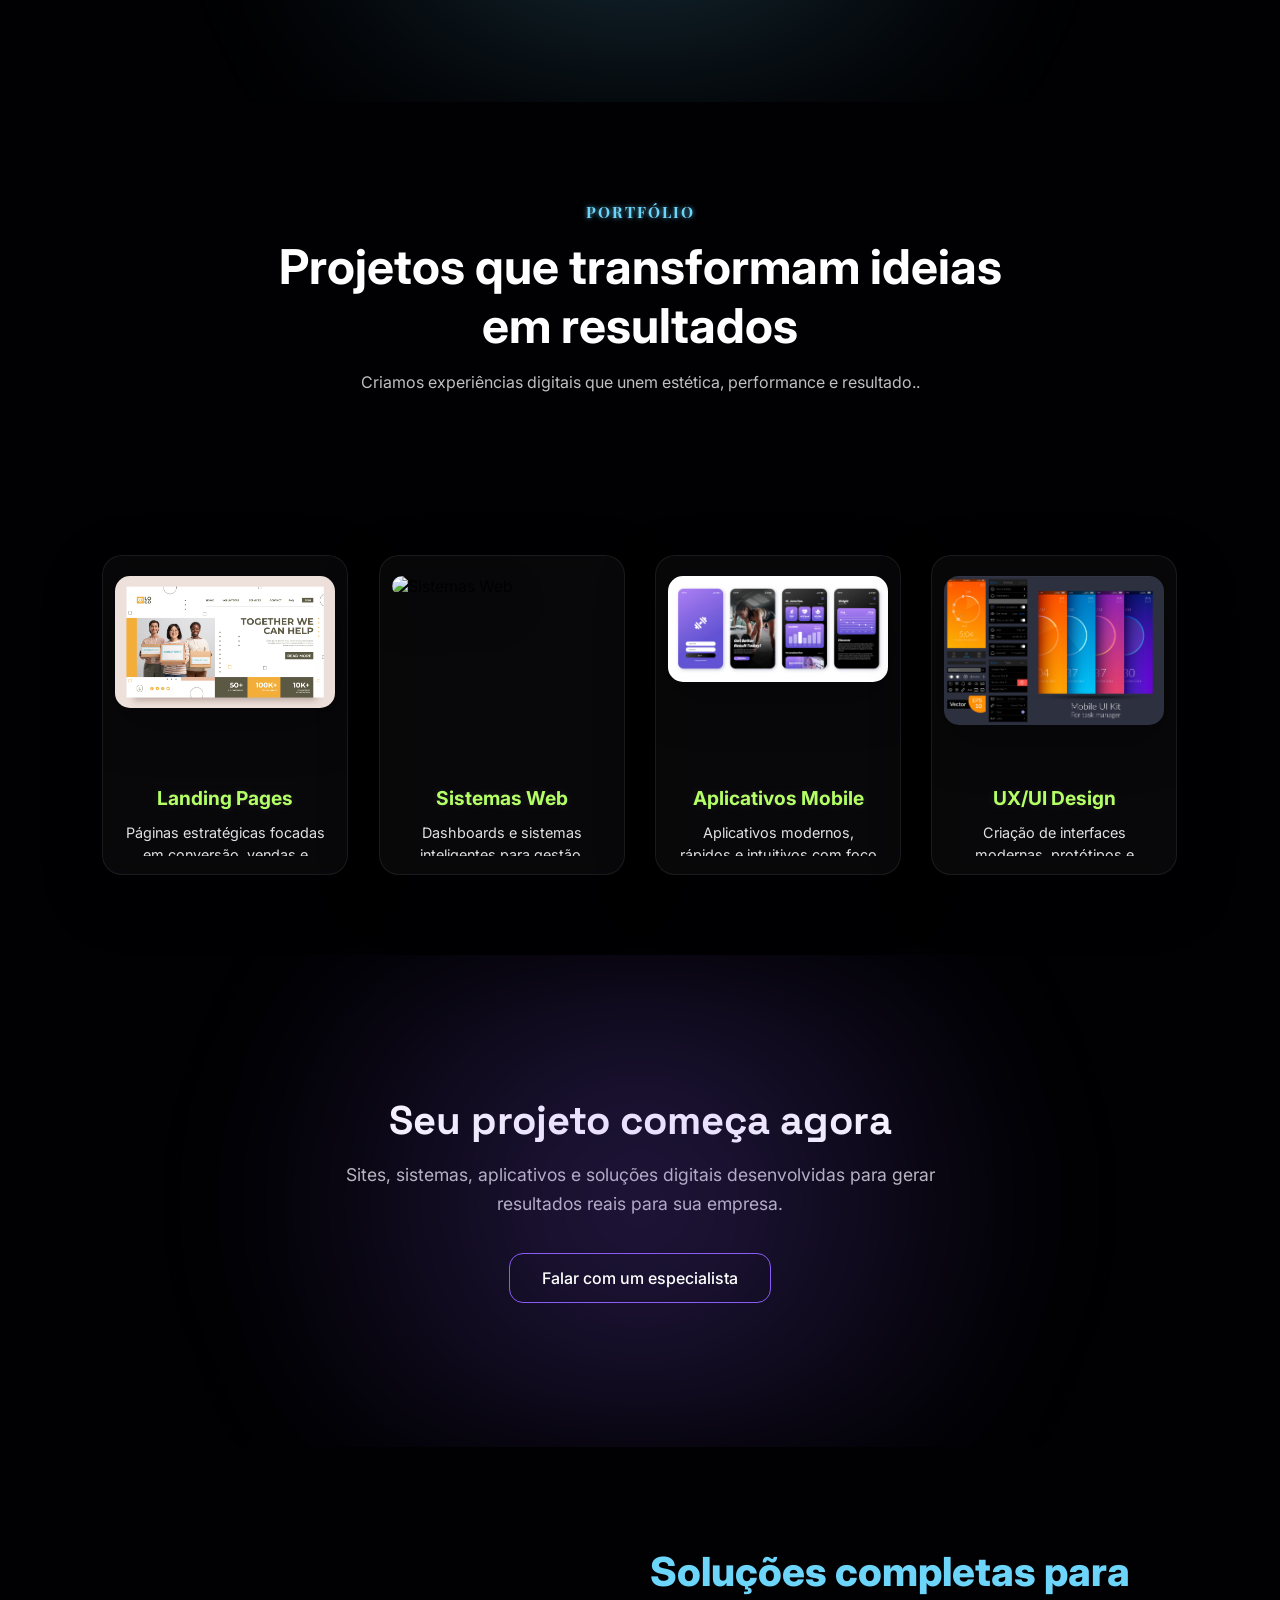
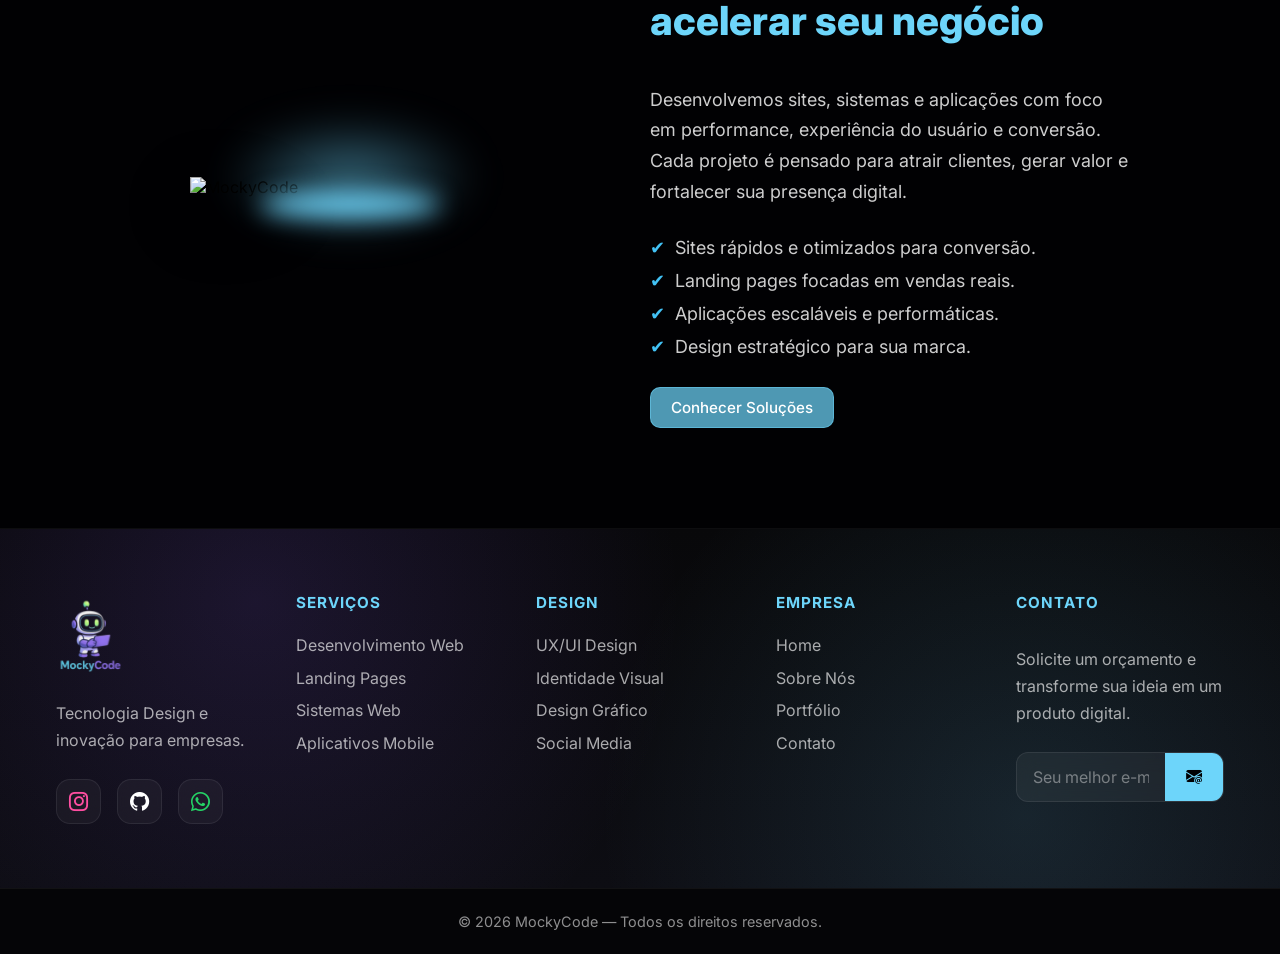
==== commit c643a536: "pagina sobre" ====
--- a/index.html
+++ b/index.html
@@ -72,24 +72,38 @@
 
     </div>
 
-    <nav class="nav-bar">
-
-        <div class="logo">
-            <img src="public/app/assets/logo/logo-mockycode.svg" alt="logo-mockycode">
-        </div>
-
-        <div class="nav-list">
-
-            <ul>
-                <li><a href="#home">Home</a></li>
-                <li><a href="#about">Sobre</a></li>
-                <li><a href="public/src/pages/portfolio.html">Portfólio</a></li>
-                <li><a href="#services">Serviços</a></li>
-                <li><a href="#contact">Contato</a></li>
-            </ul>
-
-            <div class="mobile-actions">
-
+    <header>
+        <nav class="nav-bar">
+
+            <div class="logo">
+                <img src="public/app/assets/logo/logo-mockycode.svg" alt="logo-mockycode">
+            </div>
+
+            <div class="nav-list">
+
+                <ul>
+                    <li><a href="#home">Home</a></li>
+                    <li><a href="public/src/pages/sobre.html">Sobre</a></li>
+                    <li><a href="#">Portfólio</a></li>
+                    <li><a href="#">Serviços</a></li>
+                    <li><a href="#contact">Contato</a></li>
+                </ul>
+
+                <div class="mobile-actions">
+
+                    <a href="#" class="btn-loja">
+                        <i class="bi bi-bag-check-fill"></i>
+                    </a>
+
+                    <a href="#contact" class="btn-contato-menu">
+                        Solicitar Orçamento
+                    </a>
+
+                </div>
+
+            </div>
+
+            <div class="nav-actions">
                 <a href="#" class="btn-loja">
                     <i class="bi bi-bag-check-fill"></i>
                 </a>
@@ -97,26 +111,14 @@
                 <a href="#contact" class="btn-contato-menu">
                     Solicitar Orçamento
                 </a>
-
-            </div>
-
-        </div>
-
-        <div class="nav-actions">
-            <a href="#" class="btn-loja">
-                <i class="bi bi-bag-check-fill"></i>
-            </a>
-
-            <a href="#contact" class="btn-contato-menu">
-                Solicitar Orçamento
-            </a>
-        </div>
-
-        <div class="mobile-menu-btn">
-            <i class="bi bi-grid-3x3-gap-fill"></i>
-        </div>
-
-    </nav>
+            </div>
+
+            <div class="mobile-menu-btn">
+                <i class="bi bi-grid-3x3-gap-fill"></i>
+            </div>
+
+        </nav>
+    </header>
 
     <main id="home">
         <div class="hero-content">
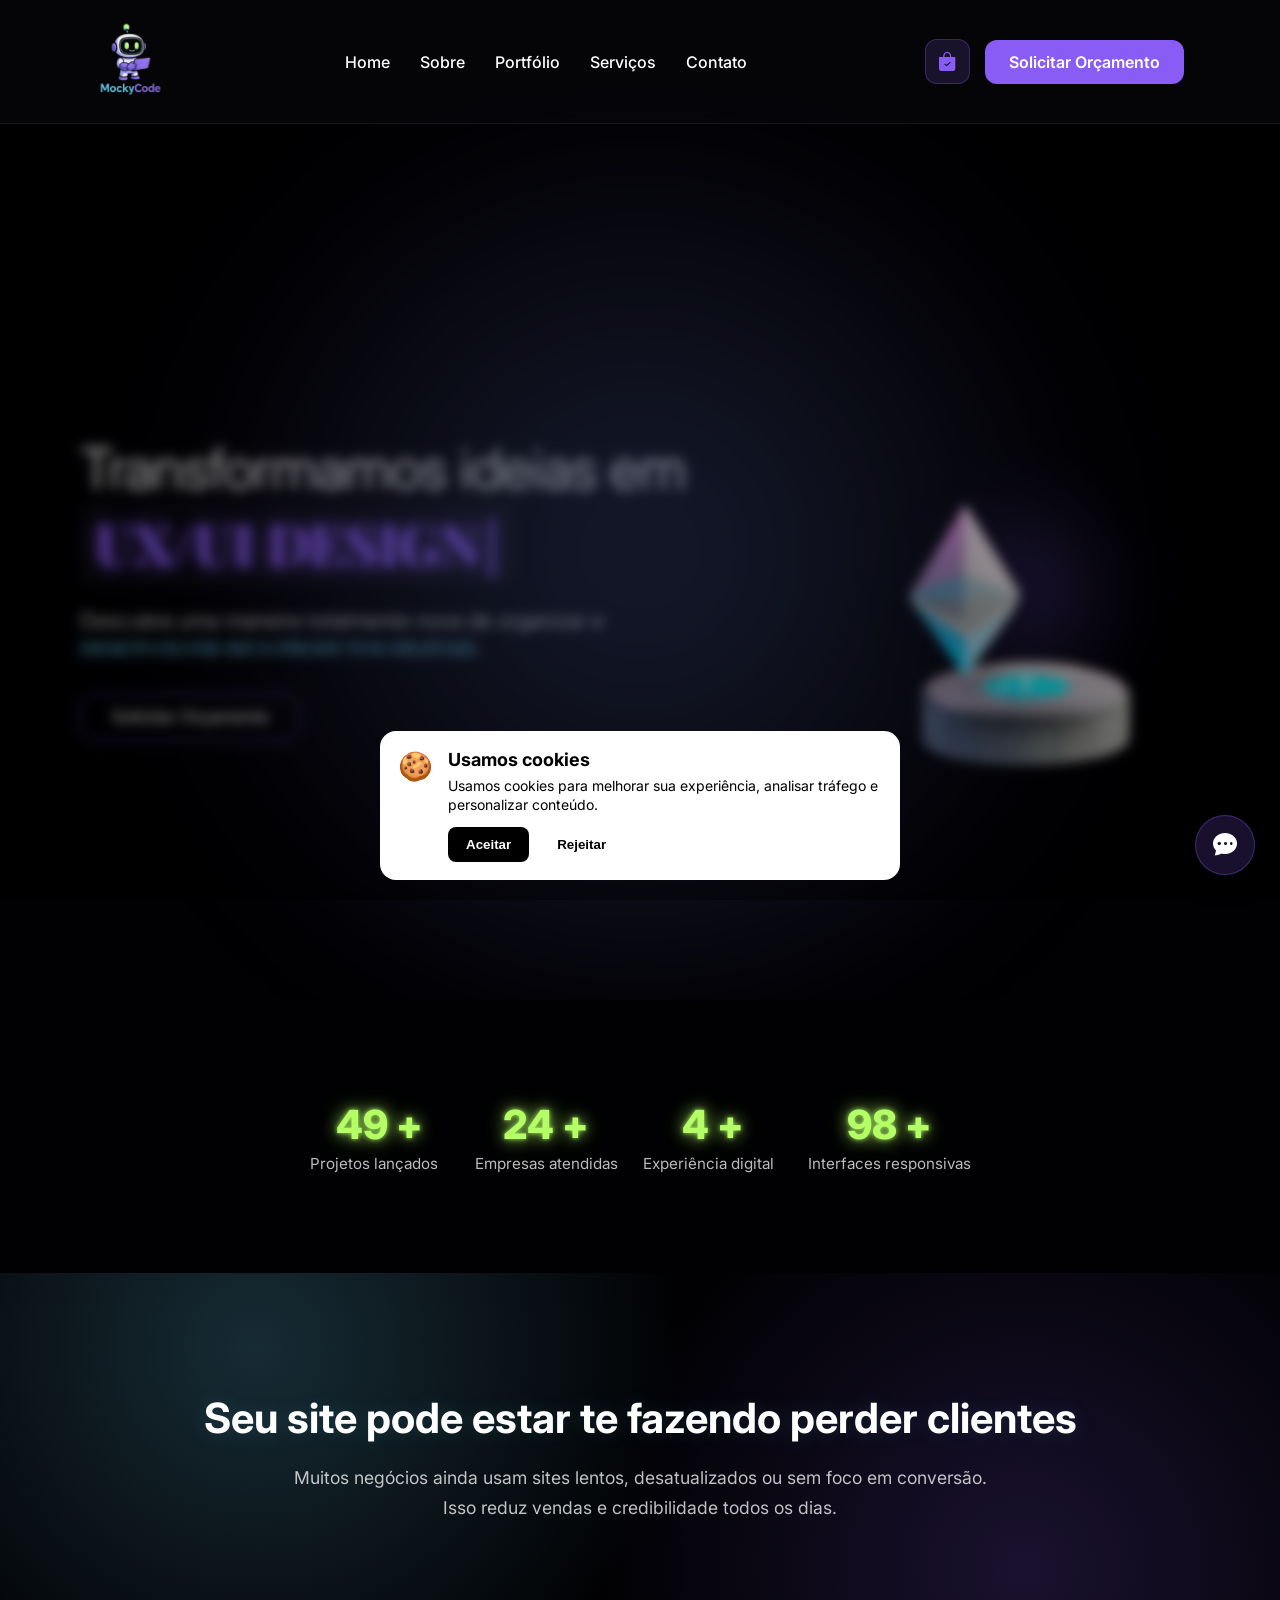
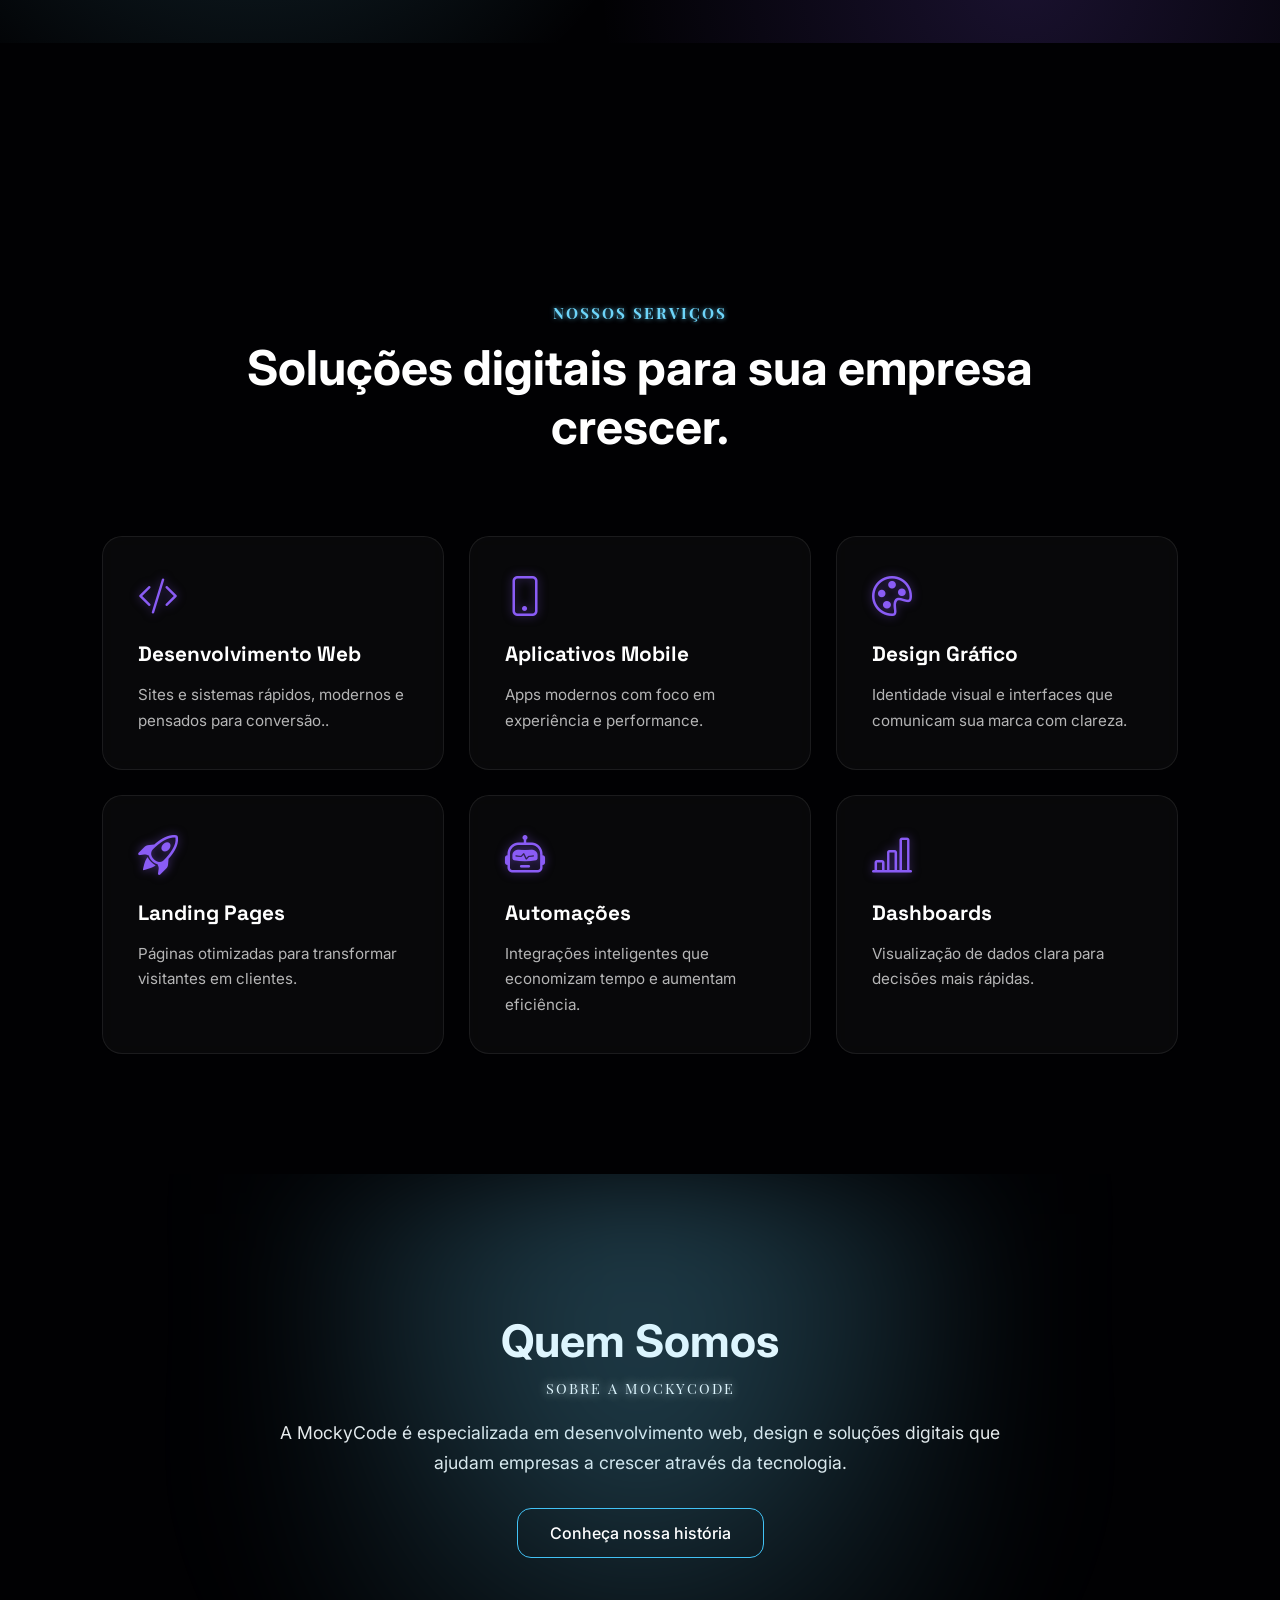
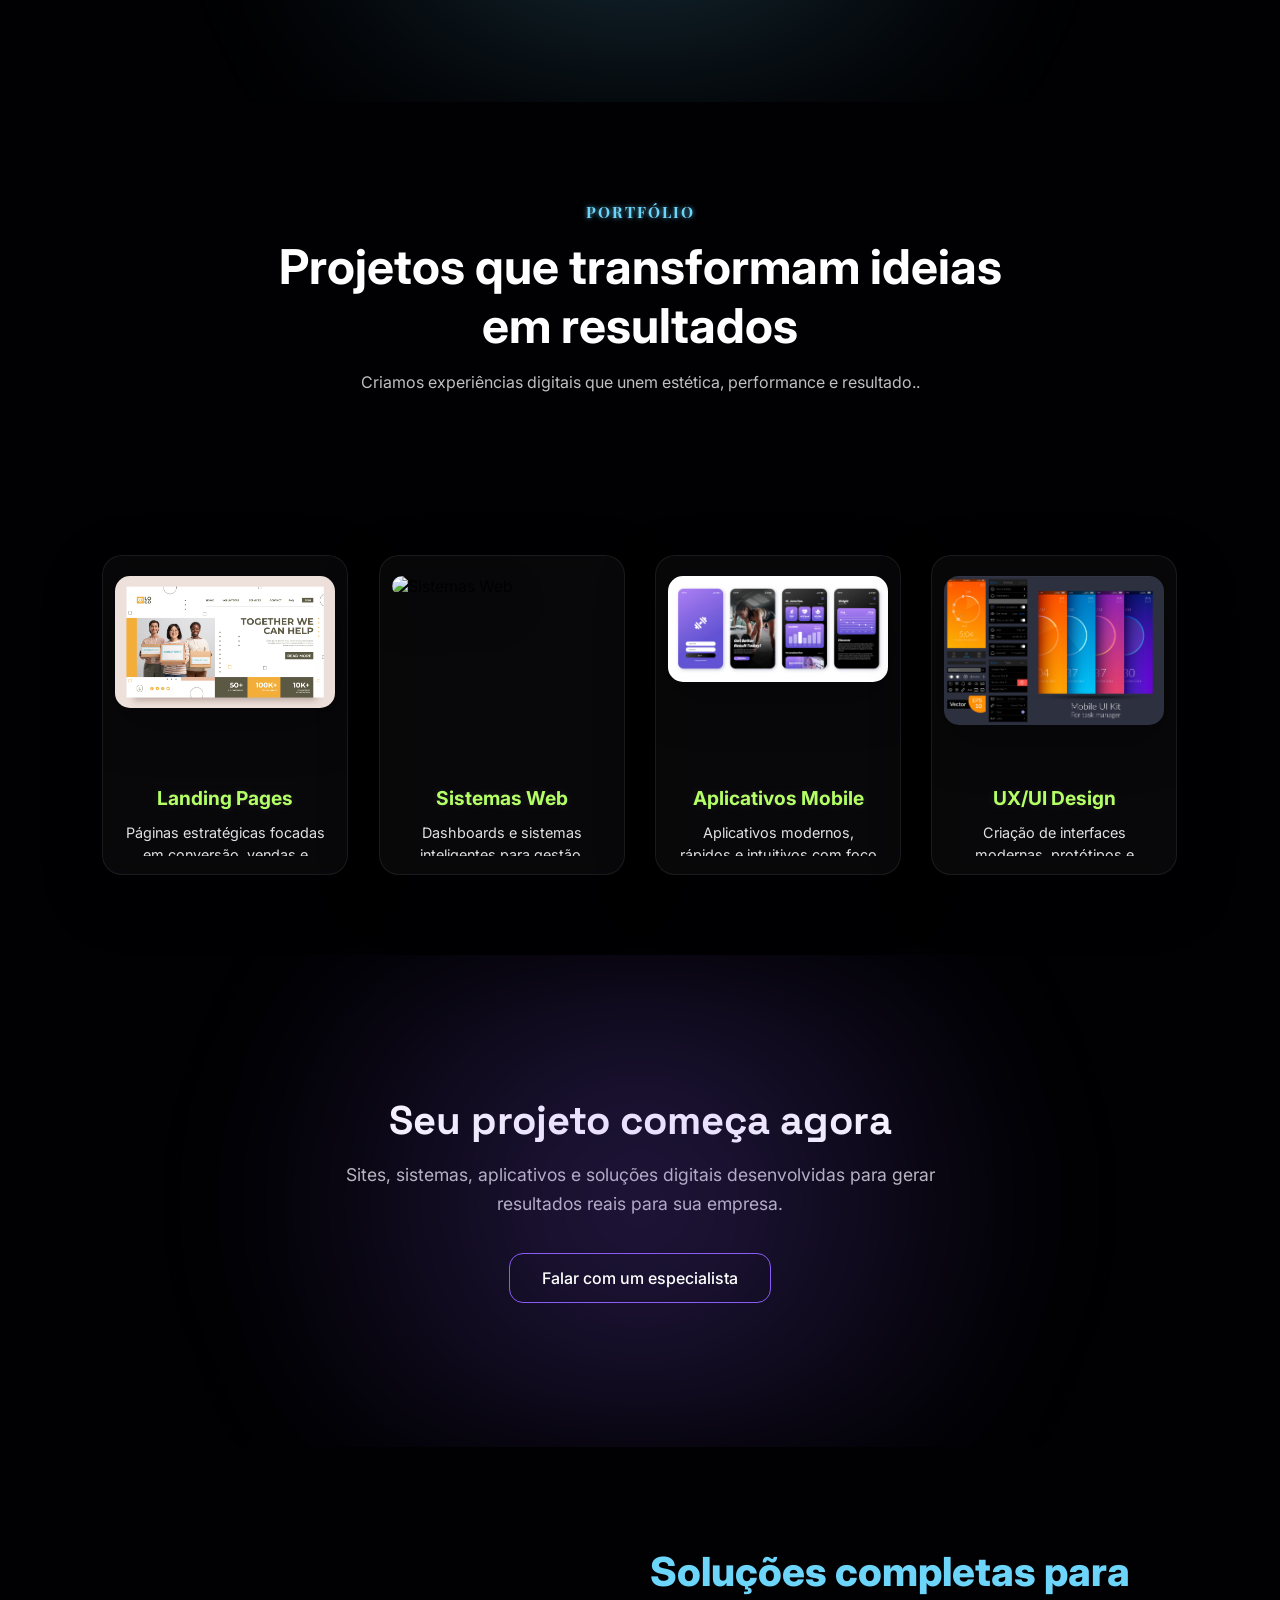
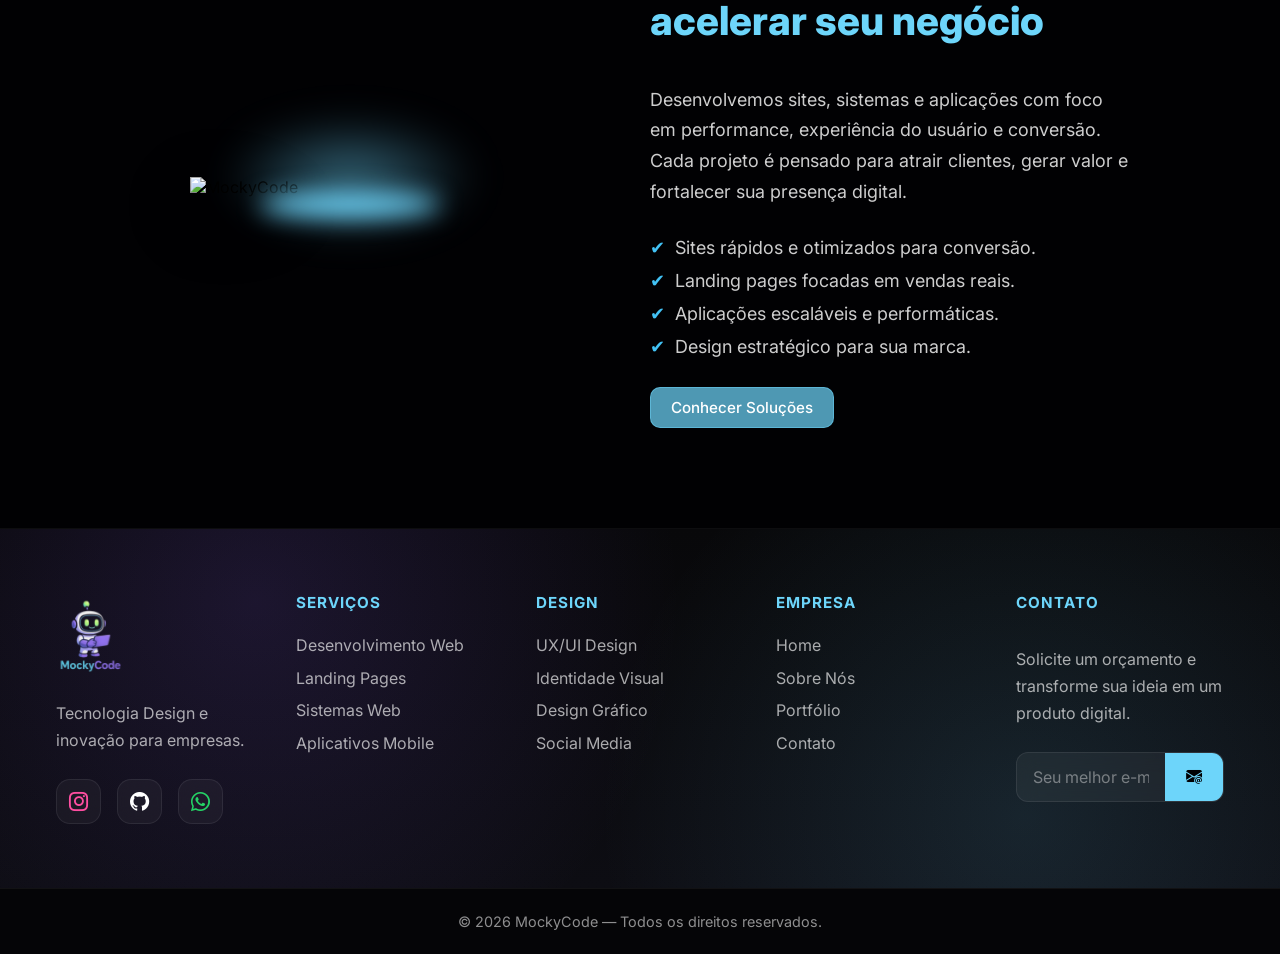
==== commit 064157cc: "pagina serviços" ====
--- a/index.html
+++ b/index.html
@@ -84,8 +84,8 @@
                 <ul>
                     <li><a href="#home">Home</a></li>
                     <li><a href="public/src/pages/sobre.html">Sobre</a></li>
-                    <li><a href="#">Portfólio</a></li>
-                    <li><a href="#">Serviços</a></li>
+                    <li><a href="public/src/pages/portfolio.html">Portfólio</a></li>
+                    <li><a href="public/src/pages/servicos.html">Serviços</a></li>
                     <li><a href="#contact">Contato</a></li>
                 </ul>
 
@@ -119,6 +119,8 @@
 
         </nav>
     </header>
+
+    <!-- <canvas id="particles-bg"></canvas> -->
 
     <main id="home">
         <div class="hero-content">
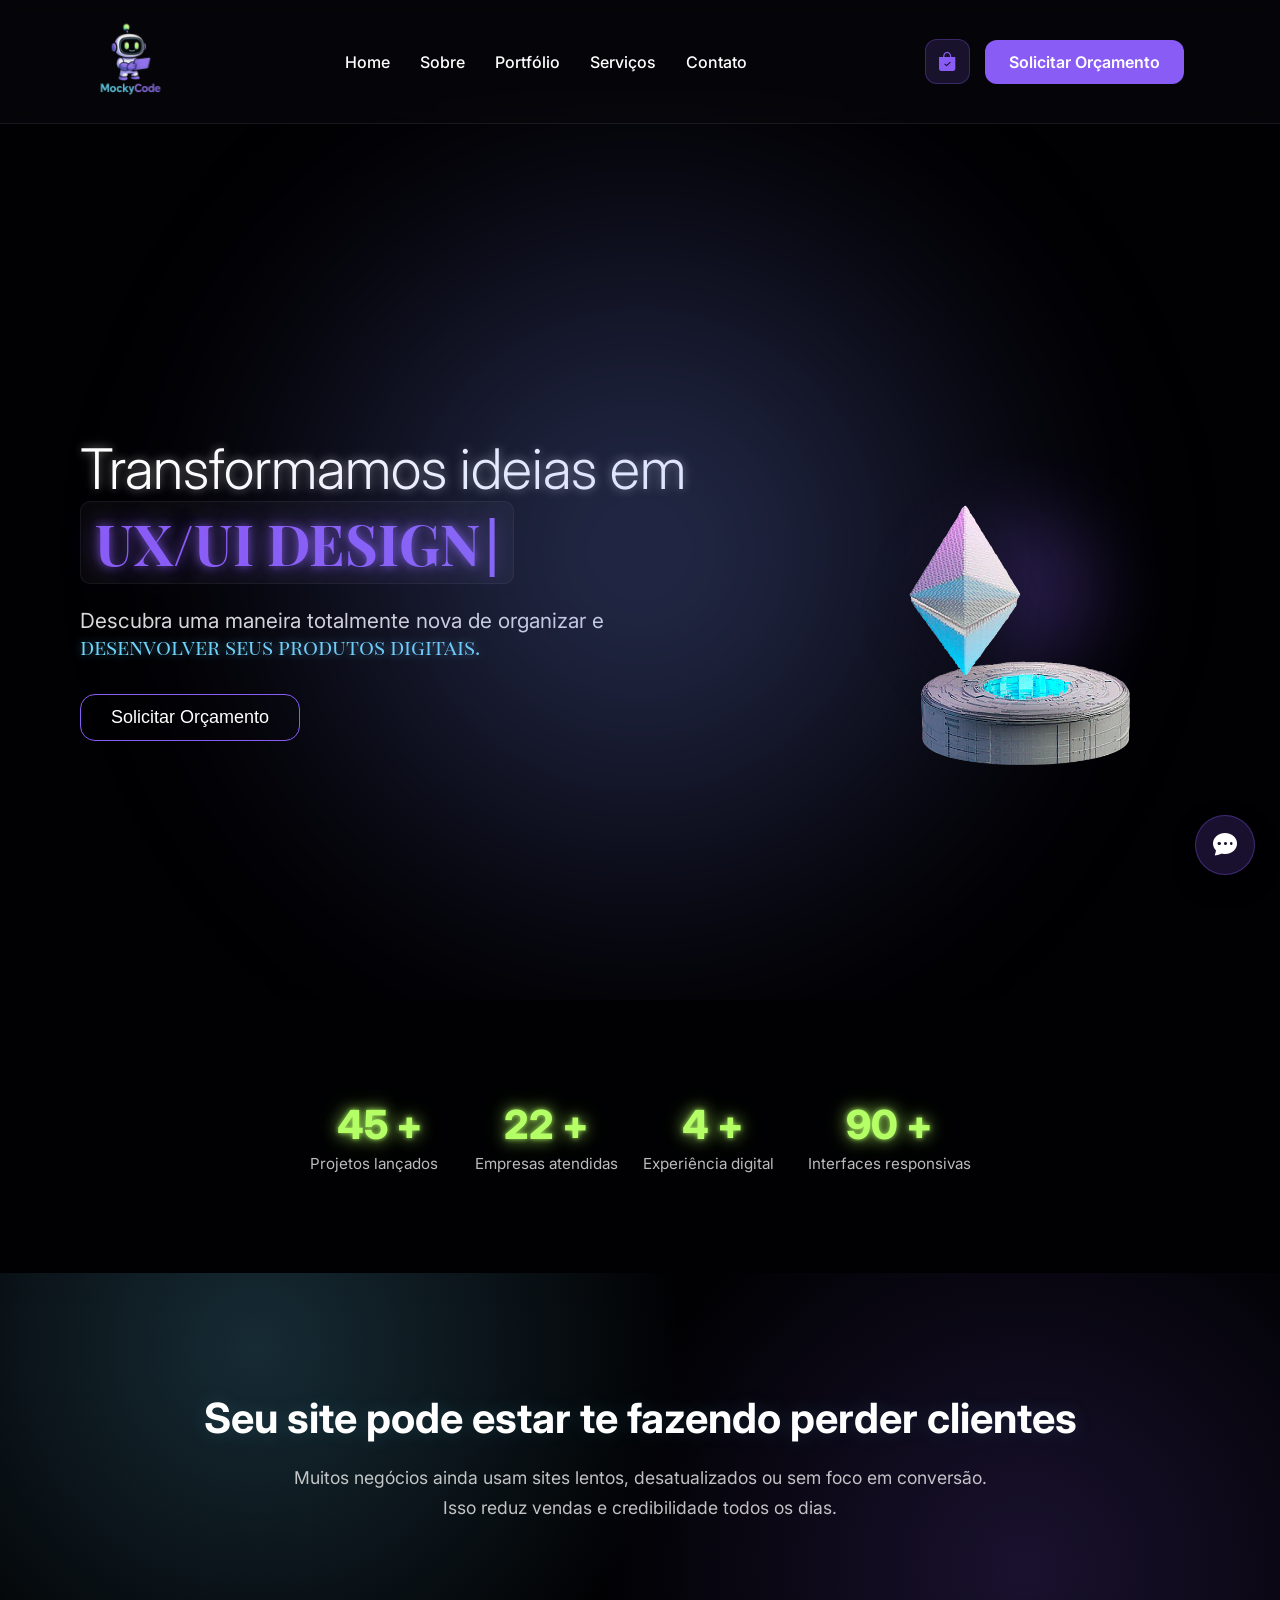
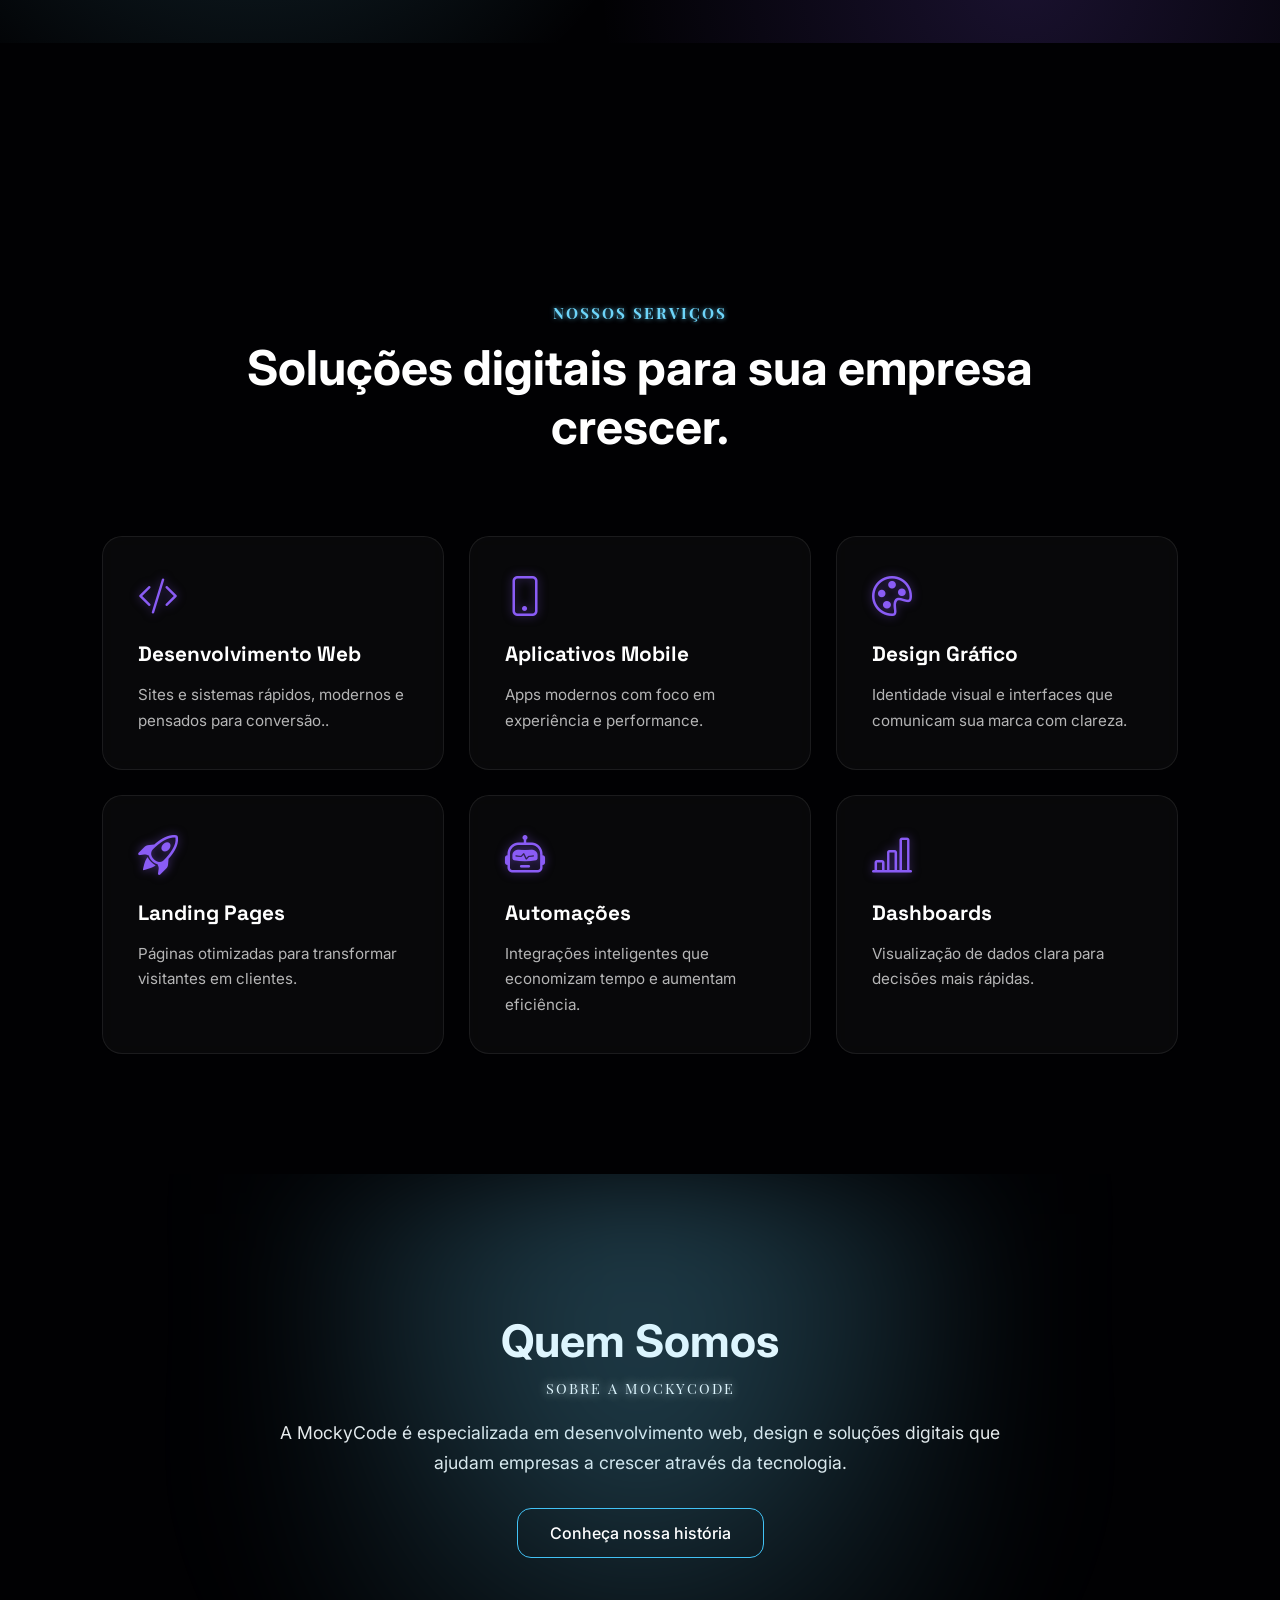
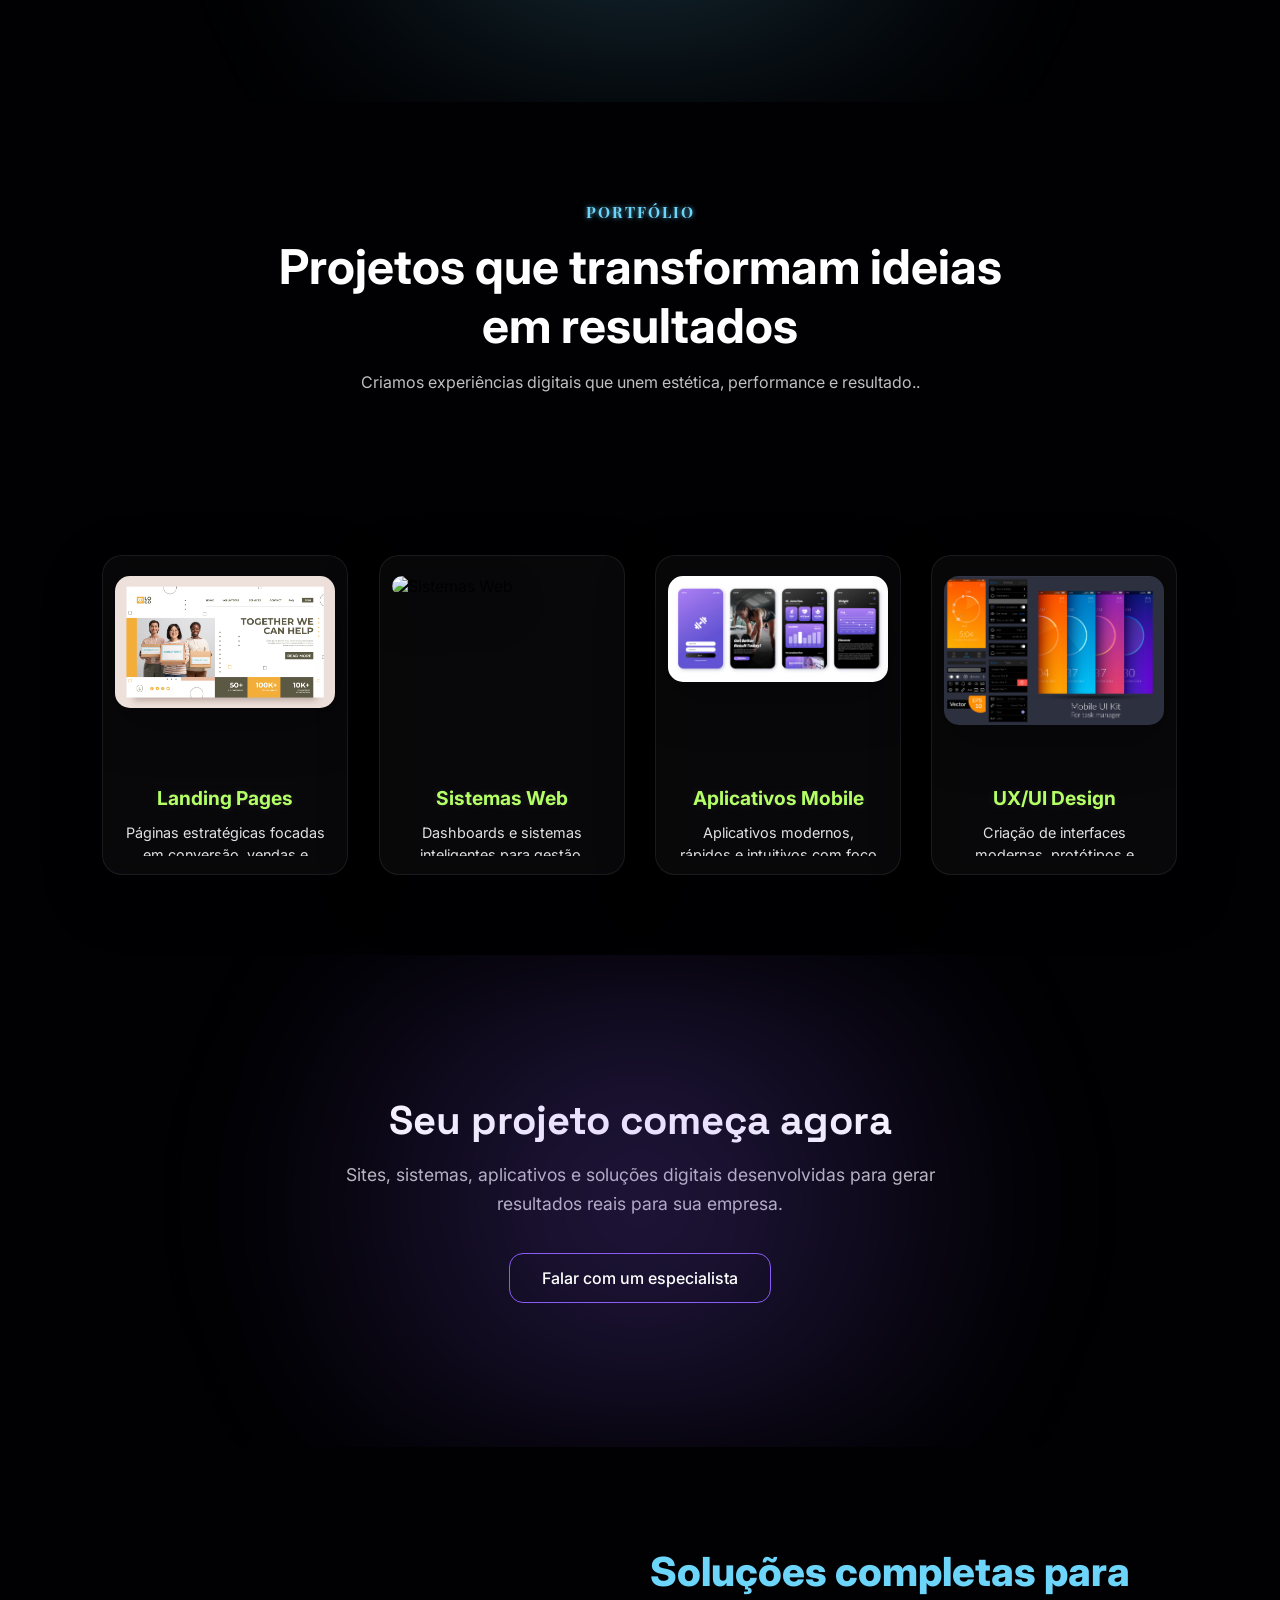
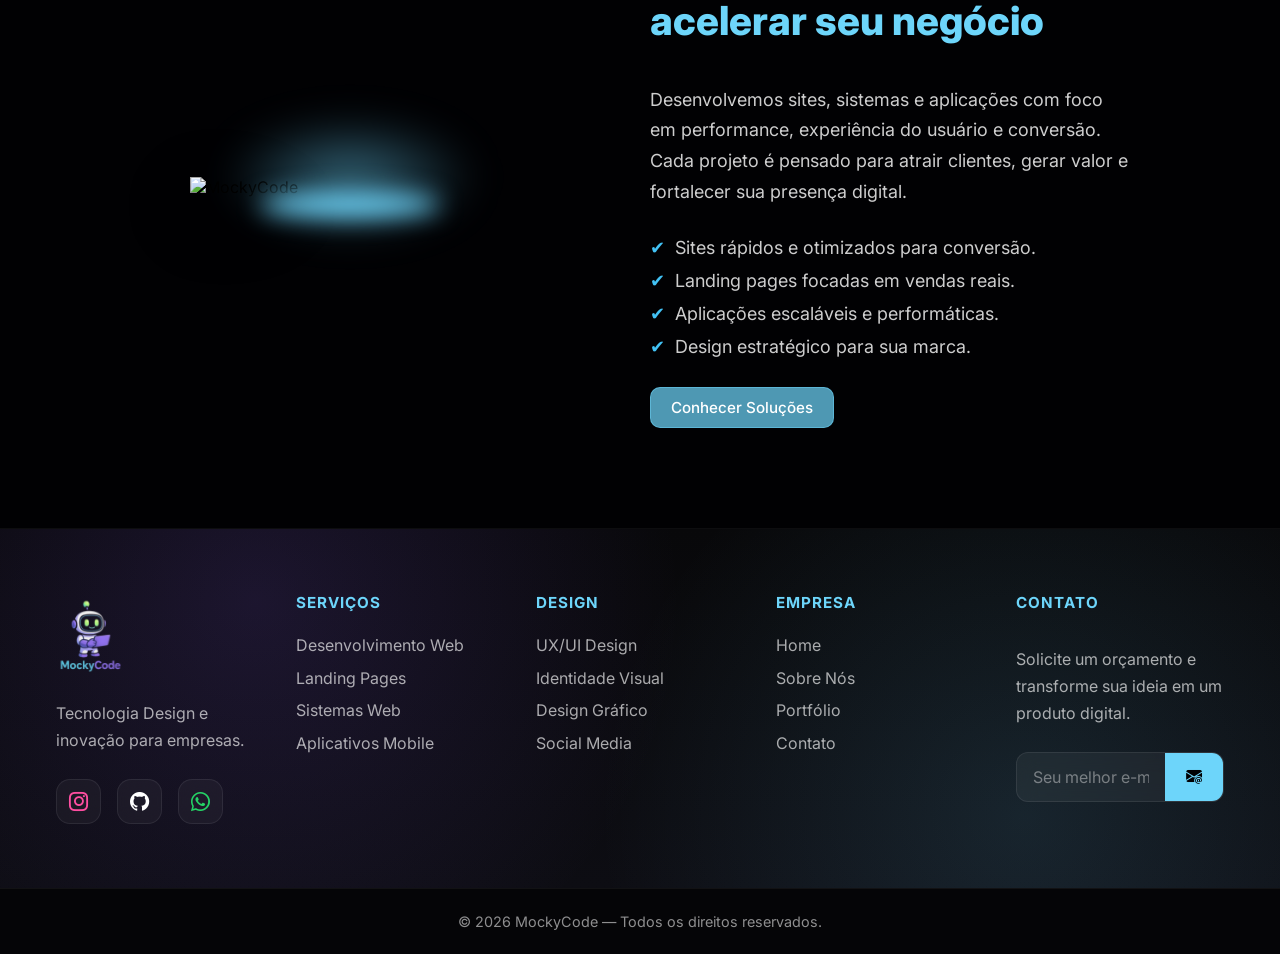
==== commit 45549533: "pagina contanto e serviços" ====
--- a/index.html
+++ b/index.html
@@ -119,8 +119,6 @@
 
         </nav>
     </header>
-
-    <!-- <canvas id="particles-bg"></canvas> -->
 
     <main id="home">
         <div class="hero-content">
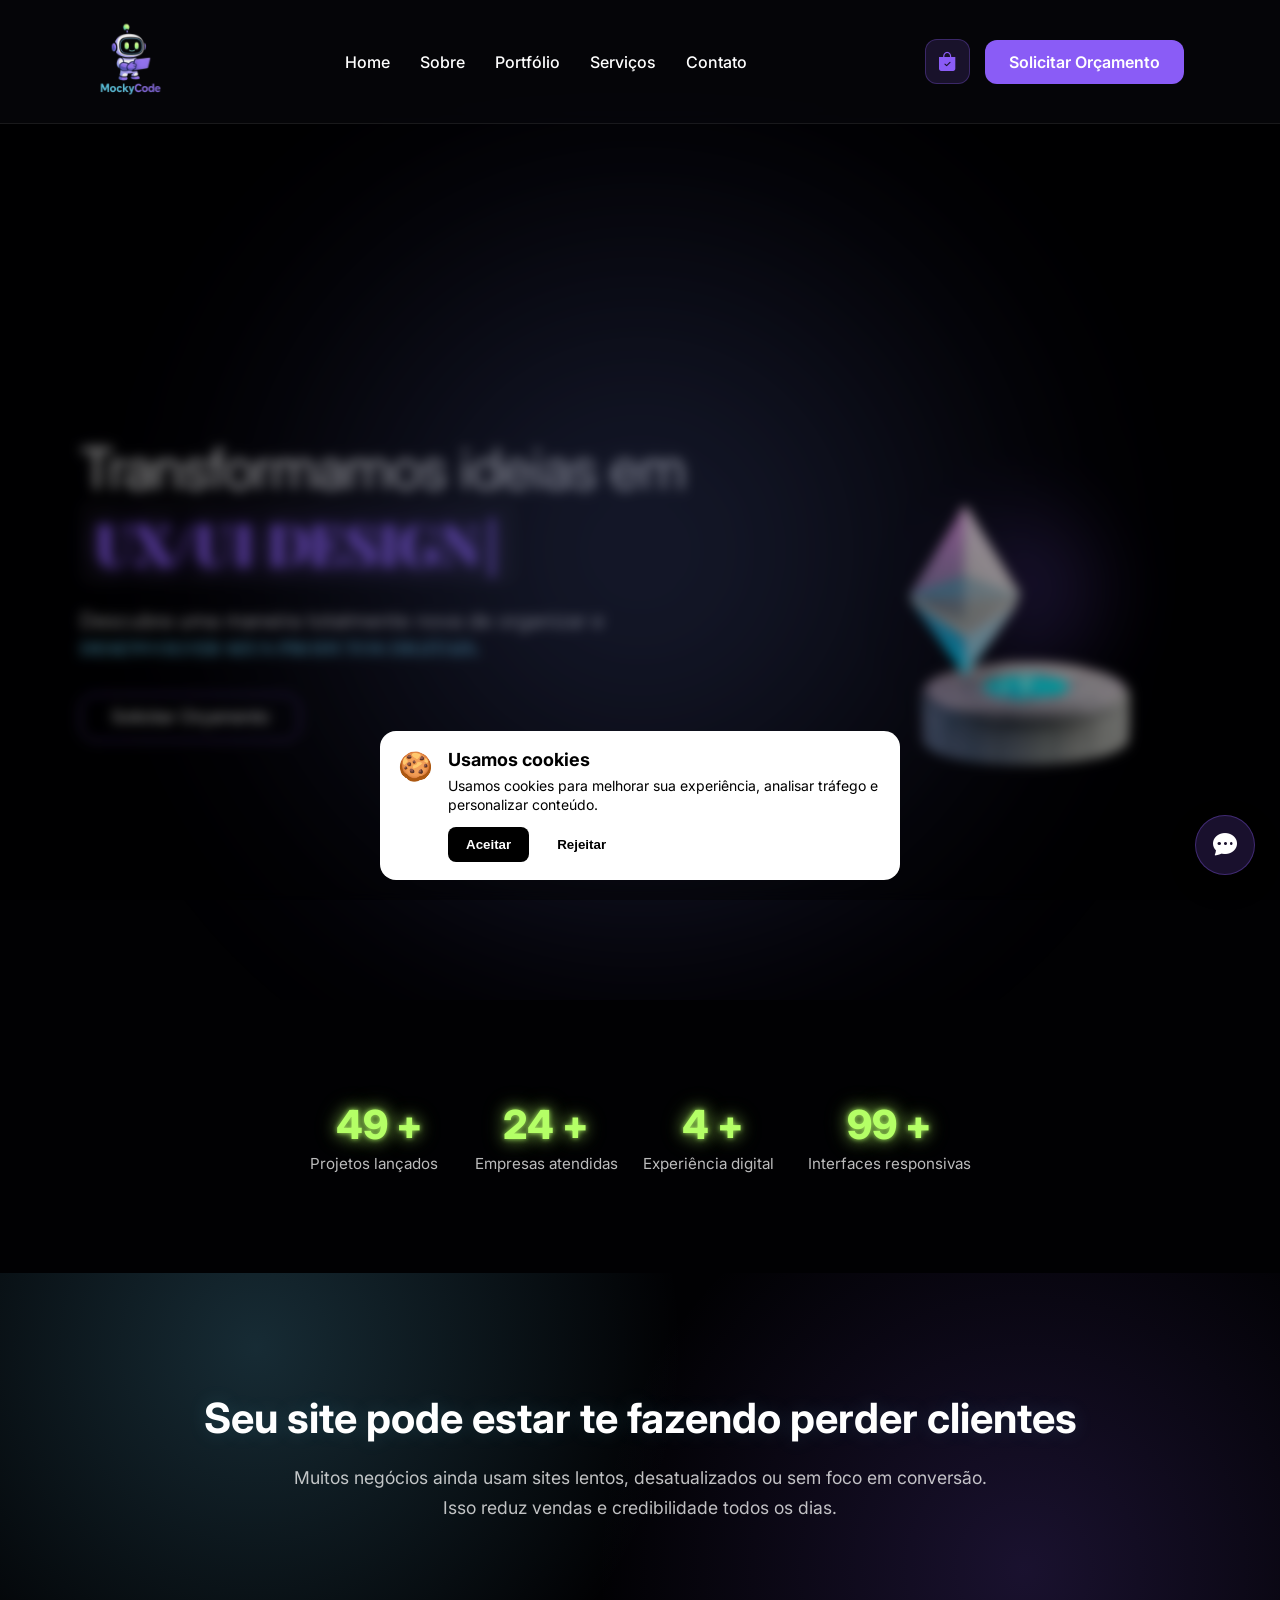
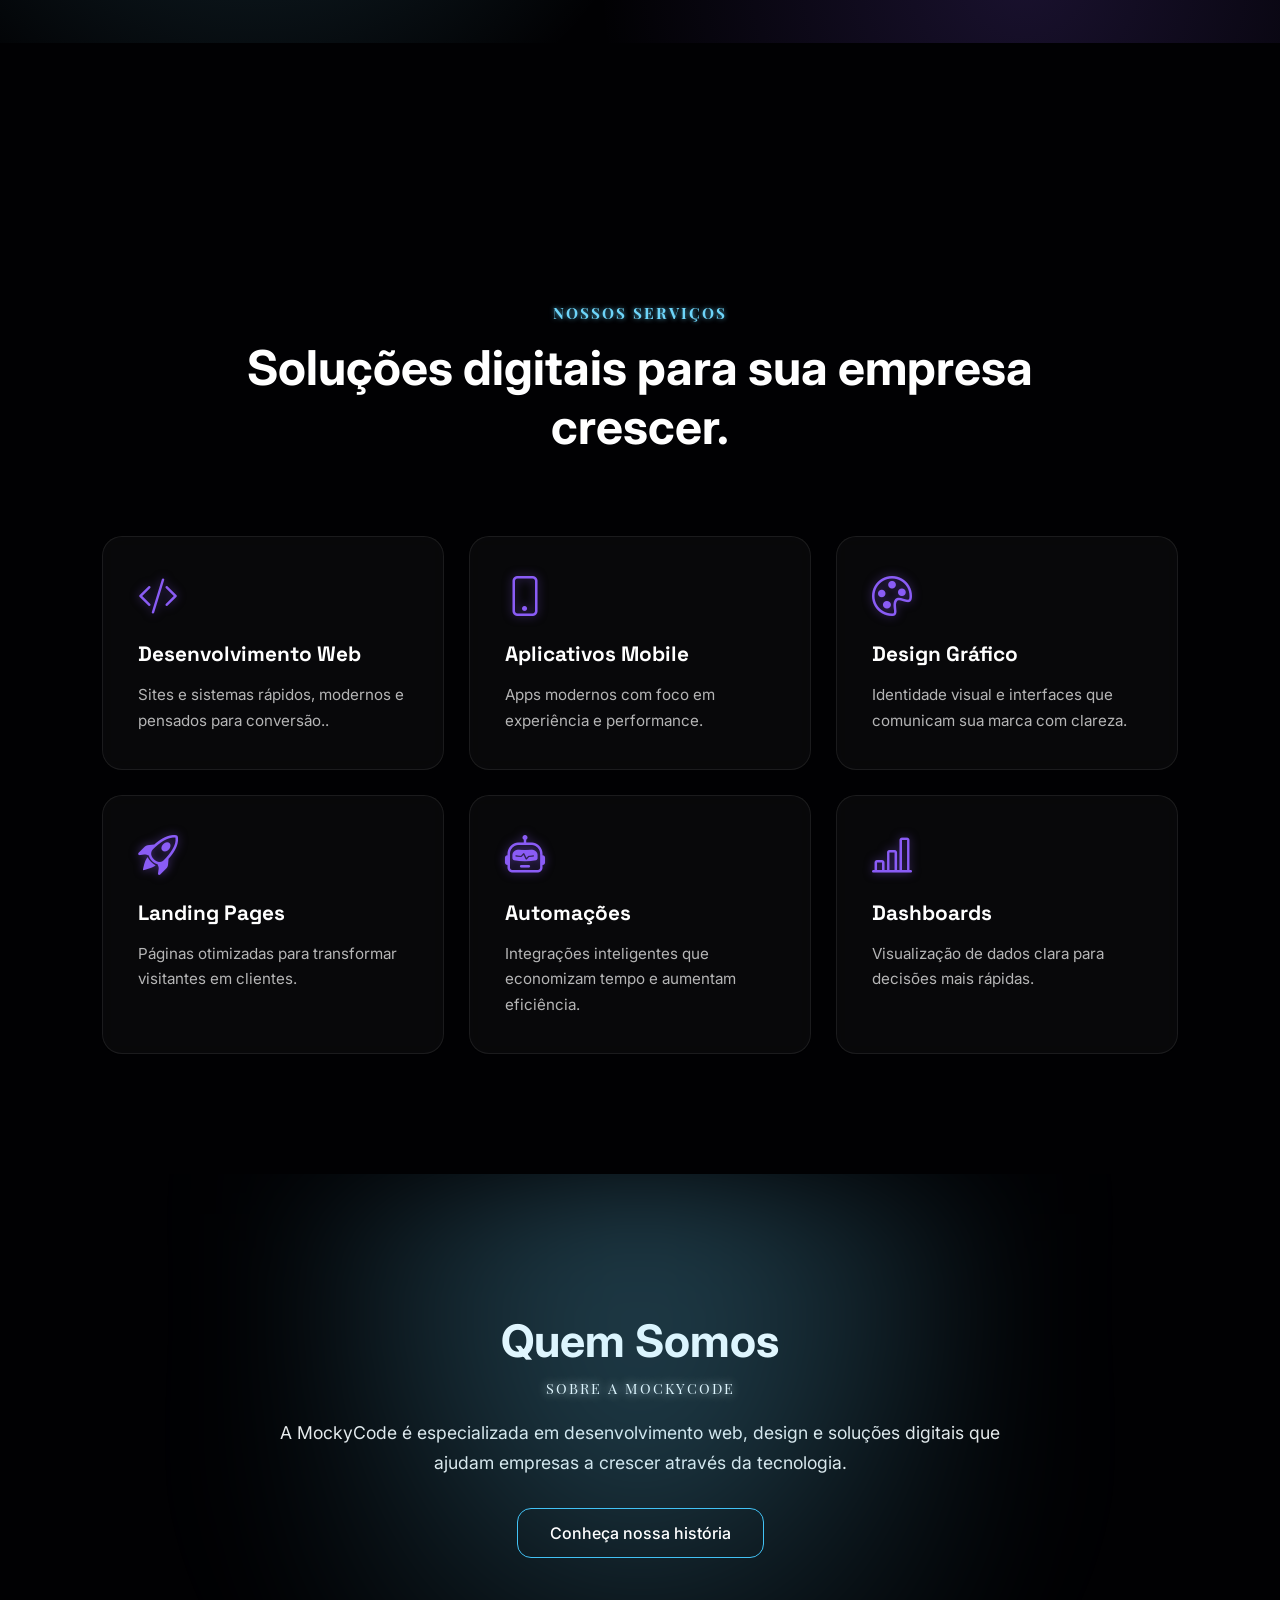
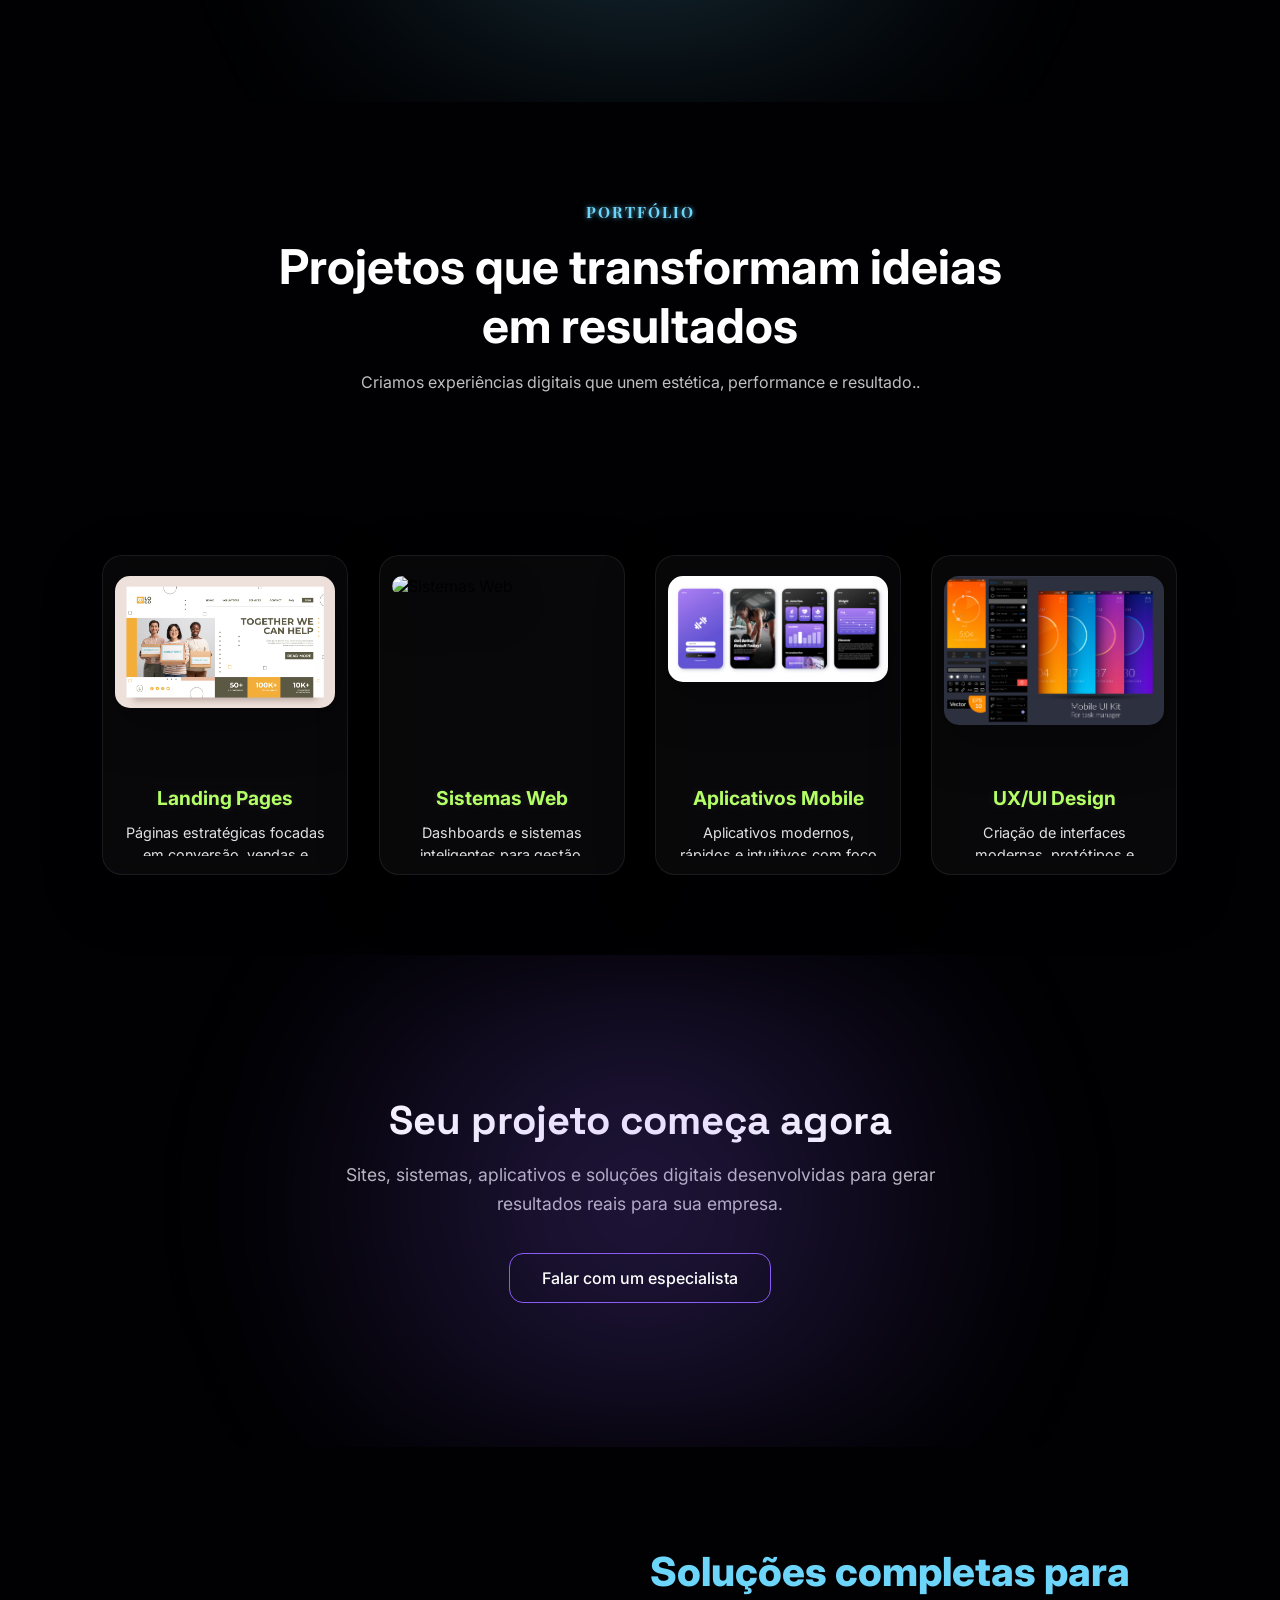
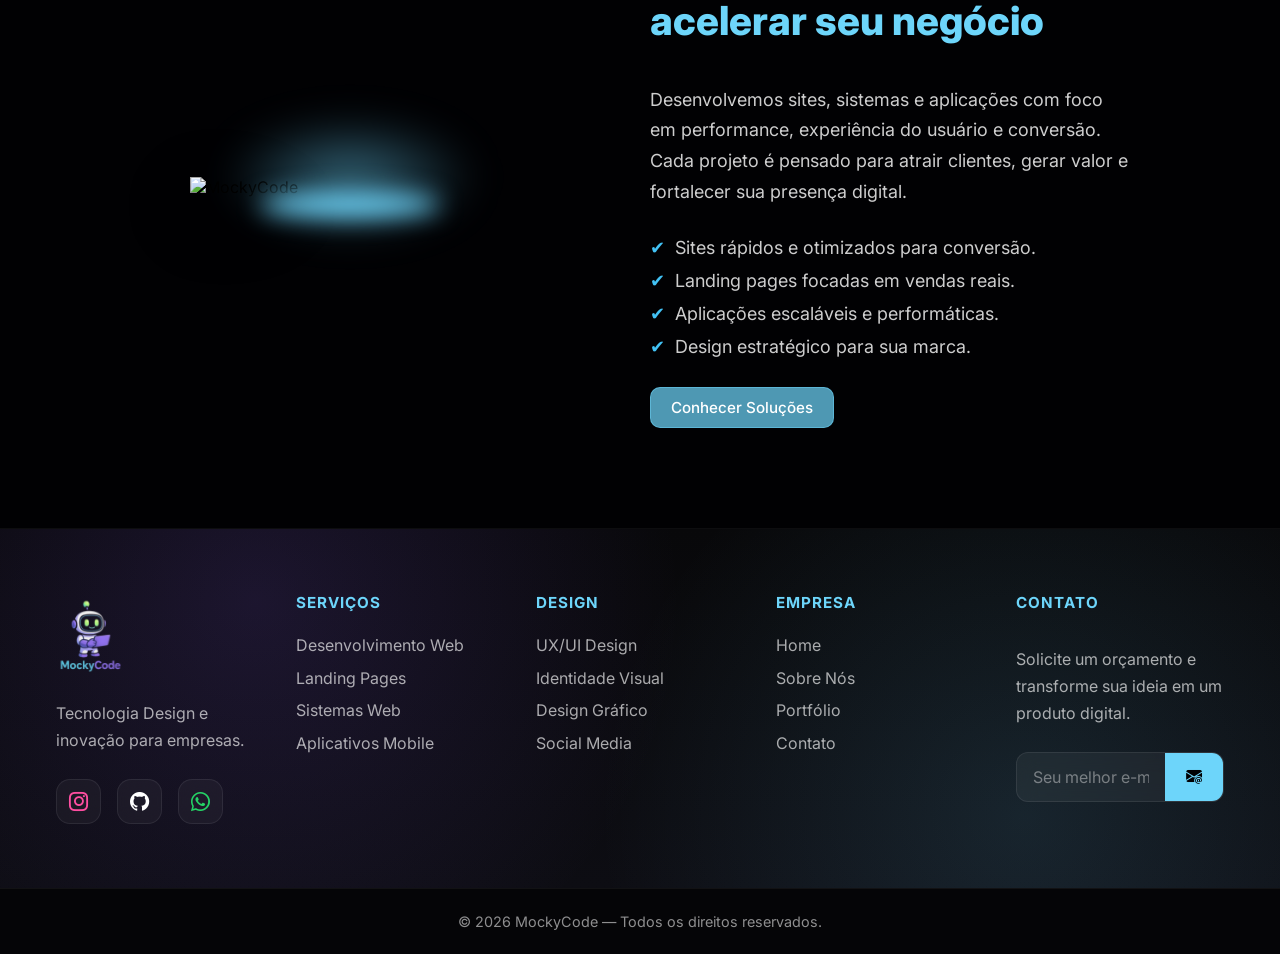
==== commit e1ca3d87: "atualizado paginas" ====
--- a/index.html
+++ b/index.html
@@ -86,7 +86,7 @@
                     <li><a href="public/src/pages/sobre.html">Sobre</a></li>
                     <li><a href="public/src/pages/portfolio.html">Portfólio</a></li>
                     <li><a href="public/src/pages/servicos.html">Serviços</a></li>
-                    <li><a href="#contact">Contato</a></li>
+                    <li><a href="public/src/pages/contato.html">Contato</a></li>
                 </ul>
 
                 <div class="mobile-actions">
